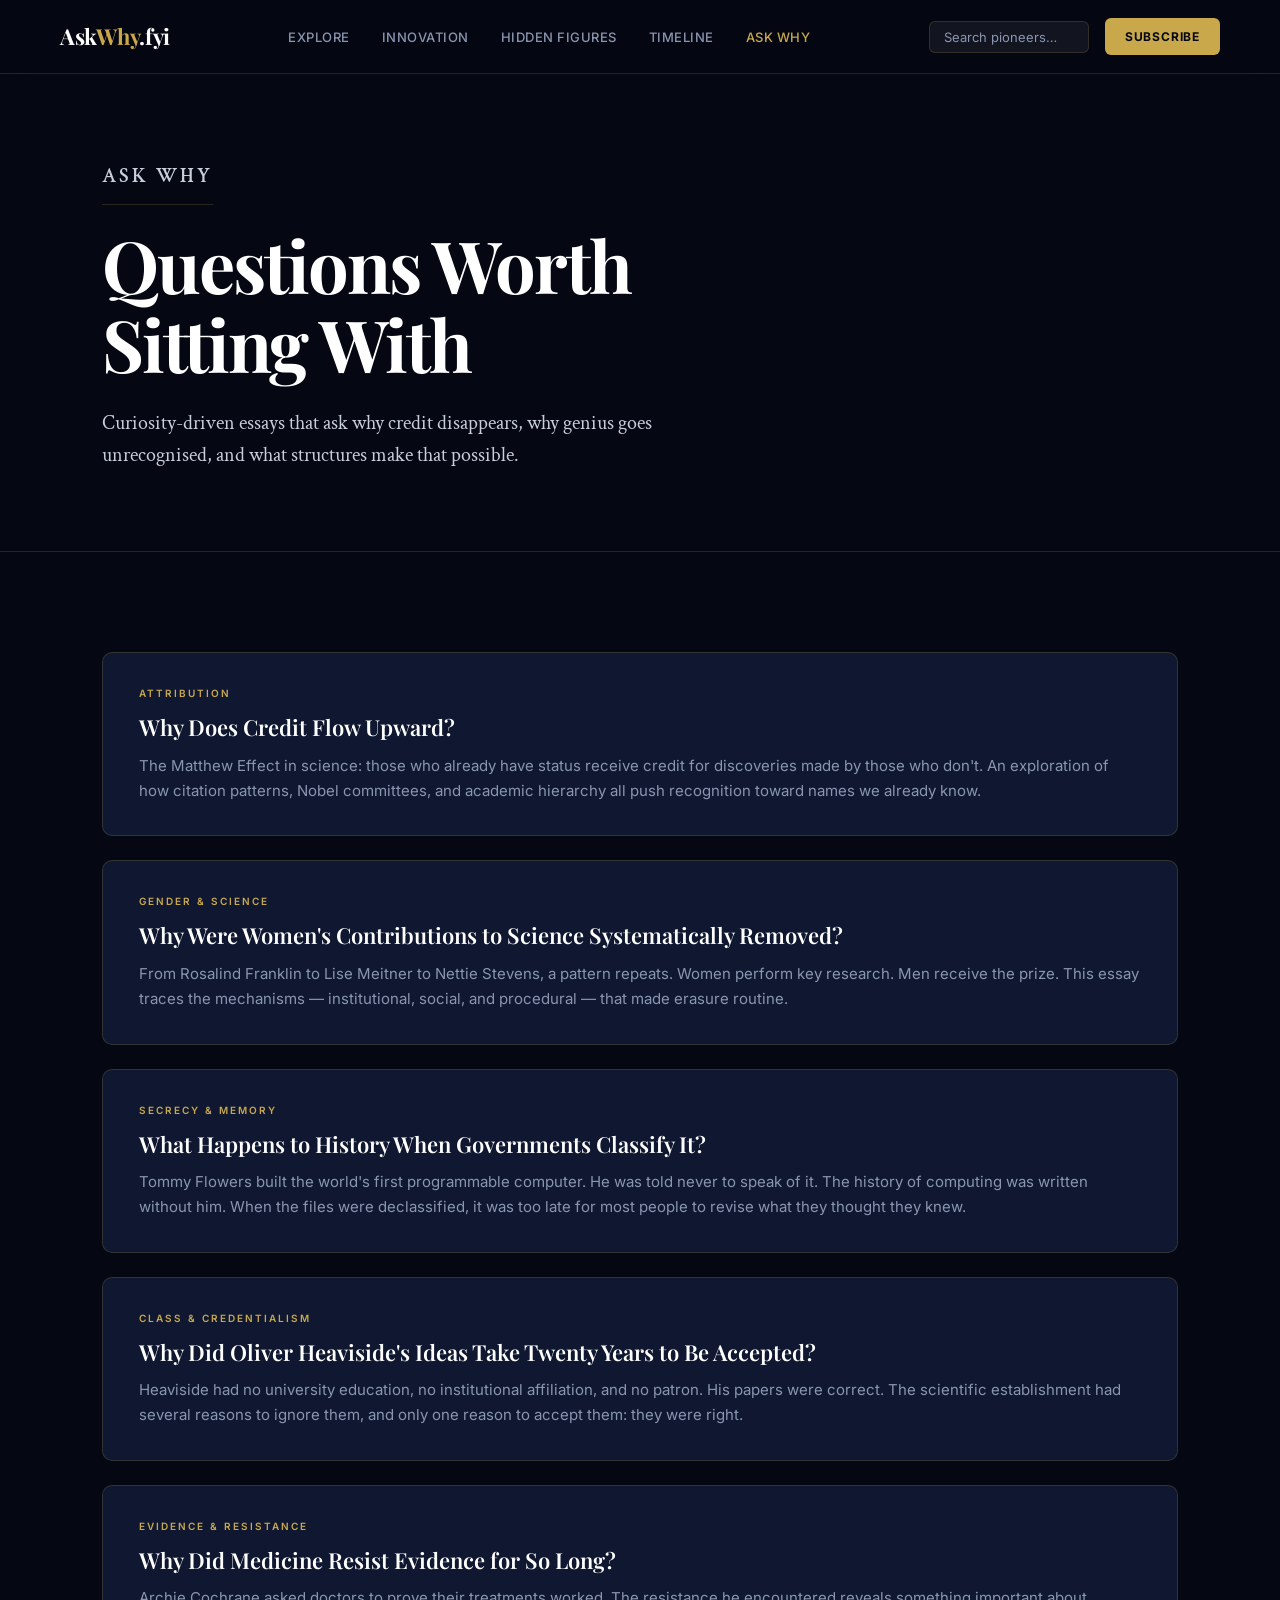
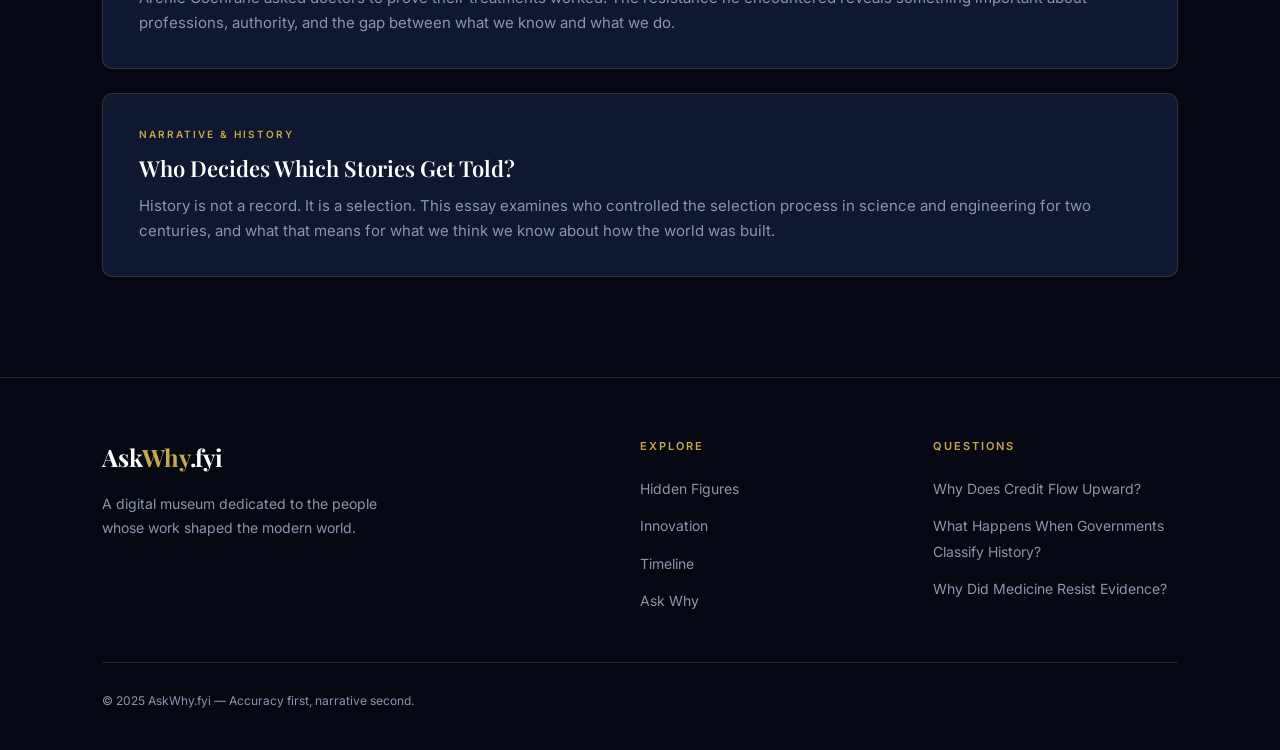
==== ask-why.html @ a191e87a "Website update" ====
<!DOCTYPE html>
<html lang="en">
<head>
  <meta charset="UTF-8" />
  <meta name="viewport" content="width=device-width, initial-scale=1.0" />
  <title>Ask Why — AskWhy.fyi</title>
  <link rel="stylesheet" href="style.css" />
</head>
<body>

  <nav class="navbar">
    <a href="index.html" class="logo">Ask<span>Why</span>.fyi</a>
    <ul class="nav-links">
      <li><a href="hidden-figures.html">Explore</a></li>
      <li><a href="innovation.html">Innovation</a></li>
      <li><a href="hidden-figures.html">Hidden Figures</a></li>
      <li><a href="timeline.html">Timeline</a></li>
      <li><a href="ask-why.html" class="active">Ask Why</a></li>
    </ul>
    <div class="nav-right">
      <input class="nav-search" type="text" placeholder="Search pioneers…" />
      <a href="index.html#newsletter" class="subscribe-btn">Subscribe</a>
    </div>
  </nav>

  <div class="page-hero">
    <p class="eyebrow">Ask Why</p>
    <h1>Questions Worth<br>Sitting With</h1>
    <p>Curiosity-driven essays that ask why credit disappears, why genius goes unrecognised, and what structures make that possible.</p>
  </div>

  <section class="section">
    <div class="questions-list">

      <a href="#" class="question-item">
        <p class="question-tag">Attribution</p>
        <h3 class="question-text">Why Does Credit Flow Upward?</h3>
        <p class="question-excerpt">The Matthew Effect in science: those who already have status receive credit for discoveries made by those who don't. An exploration of how citation patterns, Nobel committees, and academic hierarchy all push recognition toward names we already know.</p>
      </a>

      <a href="#" class="question-item">
        <p class="question-tag">Gender &amp; Science</p>
        <h3 class="question-text">Why Were Women's Contributions to Science Systematically Removed?</h3>
        <p class="question-excerpt">From Rosalind Franklin to Lise Meitner to Nettie Stevens, a pattern repeats. Women perform key research. Men receive the prize. This essay traces the mechanisms — institutional, social, and procedural — that made erasure routine.</p>
      </a>

      <a href="#" class="question-item">
        <p class="question-tag">Secrecy &amp; Memory</p>
        <h3 class="question-text">What Happens to History When Governments Classify It?</h3>
        <p class="question-excerpt">Tommy Flowers built the world's first programmable computer. He was told never to speak of it. The history of computing was written without him. When the files were declassified, it was too late for most people to revise what they thought they knew.</p>
      </a>

      <a href="#" class="question-item">
        <p class="question-tag">Class &amp; Credentialism</p>
        <h3 class="question-text">Why Did Oliver Heaviside's Ideas Take Twenty Years to Be Accepted?</h3>
        <p class="question-excerpt">Heaviside had no university education, no institutional affiliation, and no patron. His papers were correct. The scientific establishment had several reasons to ignore them, and only one reason to accept them: they were right.</p>
      </a>

      <a href="#" class="question-item">
        <p class="question-tag">Evidence &amp; Resistance</p>
        <h3 class="question-text">Why Did Medicine Resist Evidence for So Long?</h3>
        <p class="question-excerpt">Archie Cochrane asked doctors to prove their treatments worked. The resistance he encountered reveals something important about professions, authority, and the gap between what we know and what we do.</p>
      </a>

      <a href="#" class="question-item">
        <p class="question-tag">Narrative &amp; History</p>
        <h3 class="question-text">Who Decides Which Stories Get Told?</h3>
        <p class="question-excerpt">History is not a record. It is a selection. This essay examines who controlled the selection process in science and engineering for two centuries, and what that means for what we think we know about how the world was built.</p>
      </a>

    </div>
  </section>

  <footer>
    <div class="footer-grid">
      <div class="footer-brand">
        <a href="index.html" class="logo">Ask<span style="color:var(--gold)">Why</span>.fyi</a>
        <p class="footer-desc">A digital museum dedicated to the people whose work shaped the modern world.</p>
      </div>
      <div>
        <h4 class="footer-col-title">Explore</h4>
        <ul class="footer-links">
          <li><a href="hidden-figures.html">Hidden Figures</a></li>
          <li><a href="innovation.html">Innovation</a></li>
          <li><a href="timeline.html">Timeline</a></li>
          <li><a href="ask-why.html">Ask Why</a></li>
        </ul>
      </div>
      <div>
        <h4 class="footer-col-title">Questions</h4>
        <ul class="footer-links">
          <li><a href="#">Why Does Credit Flow Upward?</a></li>
          <li><a href="#">What Happens When Governments Classify History?</a></li>
          <li><a href="#">Why Did Medicine Resist Evidence?</a></li>
        </ul>
      </div>
    </div>
    <div class="footer-bottom">© 2025 AskWhy.fyi — Accuracy first, narrative second.</div>
  </footer>

  <script src="script.js"></script>
</body>
</html>
---- style.css ----
/* ============================================
   AskWhy.fyi — Shared Stylesheet
   Dark navy museum aesthetic, gold accents
   ============================================ */

@import url('https://fonts.googleapis.com/css2?family=Playfair+Display:ital,wght@0,400;0,600;0,700;1,400;1,600&family=Inter:wght@300;400;500;600&family=Crimson+Text:ital,wght@0,400;0,600;1,400&display=swap');

/* ── Reset & Base ── */
*, *::before, *::after {
  margin: 0;
  padding: 0;
  box-sizing: border-box;
}

:root {
  --navy:       #050812;
  --navy-mid:   #0b1025;
  --navy-card:  #0f1830;
  --navy-hover: #141e38;
  --gold:       #c9a84c;
  --gold-dim:   #9e7d35;
  --gold-pale:  rgba(201,168,76,.15);
  --white:      #ffffff;
  --text-muted: #8a95b0;
  --text-body:  #c8cedc;
  --border:     rgba(201,168,76,.18);
  --font-display: 'Playfair Display', Georgia, serif;
  --font-body:    'Inter', system-ui, sans-serif;
  --font-serif:   'Crimson Text', Georgia, serif;
}

html { scroll-behavior: smooth; }

body {
  font-family: var(--font-body);
  background: var(--navy);
  color: var(--text-body);
  line-height: 1.6;
  -webkit-font-smoothing: antialiased;
}

a { color: inherit; text-decoration: none; }
img { display: block; max-width: 100%; }

/* ── Navbar ── */
.navbar {
  position: fixed;
  top: 0; left: 0;
  width: 100%;
  z-index: 200;
  display: flex;
  align-items: center;
  justify-content: space-between;
  padding: 18px 60px;
  background: rgba(5,8,18,.85);
  backdrop-filter: blur(16px);
  border-bottom: 1px solid var(--border);
  transition: padding .3s;
}

.navbar.scrolled { padding: 12px 60px; }

.logo {
  font-family: var(--font-display);
  font-size: 22px;
  font-weight: 700;
  color: var(--white);
  letter-spacing: -.3px;
}

.logo span { color: var(--gold); }

.nav-links {
  display: flex;
  gap: 32px;
  list-style: none;
}

.nav-links a {
  font-size: 13px;
  font-weight: 500;
  letter-spacing: .5px;
  text-transform: uppercase;
  color: var(--text-muted);
  transition: color .2s;
}

.nav-links a:hover,
.nav-links a.active { color: var(--gold); }

.nav-right {
  display: flex;
  align-items: center;
  gap: 16px;
}

.nav-search {
  background: rgba(255,255,255,.06);
  border: 1px solid var(--border);
  border-radius: 6px;
  padding: 7px 14px;
  color: var(--white);
  font-size: 13px;
  font-family: var(--font-body);
  width: 160px;
  outline: none;
  transition: border-color .2s, width .3s;
}

.nav-search::placeholder { color: var(--text-muted); }
.nav-search:focus { border-color: var(--gold); width: 200px; }

.subscribe-btn {
  background: var(--gold);
  color: var(--navy);
  font-size: 12px;
  font-weight: 700;
  letter-spacing: .8px;
  text-transform: uppercase;
  padding: 9px 20px;
  border-radius: 6px;
  white-space: nowrap;
  transition: background .2s, transform .15s;
}

.subscribe-btn:hover {
  background: #d9b85c;
  transform: translateY(-1px);
}

/* ── Hero ── */
.hero {
  min-height: 100vh;
  position: relative;
  display: flex;
  align-items: center;
  padding-left: 8%;
  overflow: hidden;
  background:
    linear-gradient(135deg, rgba(5,8,18,.20) 0%, rgba(5,8,18,.45) 100%),
    url('images/Background.png') center/cover no-repeat;
}

.hero-canvas {
  position: absolute;
  inset: 0;
  pointer-events: none;
}

/* Orbit decorations */
.orbit {
  position: absolute;
  border-radius: 50%;
  border: 1px solid rgba(201,168,76,.10);
  animation: spin linear infinite;
}

.orbit-1 { width: 500px; height: 500px; right: -80px; top: 50%; transform: translateY(-50%); animation-duration: 60s; }
.orbit-2 { width: 700px; height: 700px; right: -180px; top: 50%; transform: translateY(-50%); animation-duration: 90s; }
.orbit-3 { width: 900px; height: 900px; right: -280px; top: 50%; transform: translateY(-50%); animation-duration: 120s; }

@keyframes spin {
  from { transform: translateY(-50%) rotate(0deg); }
  to   { transform: translateY(-50%) rotate(360deg); }
}

.orbit-dot {
  position: absolute;
  width: 5px; height: 5px;
  background: var(--gold);
  border-radius: 50%;
  top: 0; left: 50%;
  transform: translate(-50%, -50%);
  box-shadow: 0 0 10px var(--gold);
}

.hero-content {
  position: relative;
  max-width: 680px;
  z-index: 2;
}

.eyebrow {
  display: inline-block;
  font-size: 11px;
  font-weight: 600;
  letter-spacing: 3px;
  text-transform: uppercase;
  color: var(--gold);
  margin-bottom: 24px;
  padding-bottom: 12px;
  border-bottom: 1px solid var(--border);
}

.hero h1 {
  font-family: var(--font-display);
  font-size: clamp(60px, 8vw, 100px);
  font-weight: 700;
  line-height: 1.0;
  color: var(--white);
  margin-bottom: 24px;
  letter-spacing: -2px;
}

.hero h1 em {
  font-style: italic;
  color: var(--gold);
}

.hero-sub {
  font-family: var(--font-serif);
  font-size: 22px;
  color: var(--text-body);
  line-height: 1.55;
  max-width: 520px;
  margin-bottom: 48px;
}

.hero-buttons {
  display: flex;
  gap: 16px;
  flex-wrap: wrap;
}

.btn-primary {
  background: var(--gold);
  color: var(--navy);
  font-size: 13px;
  font-weight: 700;
  letter-spacing: .8px;
  text-transform: uppercase;
  padding: 16px 32px;
  border-radius: 8px;
  transition: background .2s, transform .15s;
}

.btn-primary:hover { background: #d9b85c; transform: translateY(-2px); }

.btn-secondary {
  border: 1px solid var(--gold);
  color: var(--gold);
  font-size: 13px;
  font-weight: 500;
  letter-spacing: .8px;
  text-transform: uppercase;
  padding: 16px 32px;
  border-radius: 8px;
  transition: background .2s, transform .15s;
}

.btn-secondary:hover {
  background: var(--gold-pale);
  transform: translateY(-2px);
}

.hero-scroll {
  position: absolute;
  bottom: 40px;
  left: 50%;
  transform: translateX(-50%);
  display: flex;
  flex-direction: column;
  align-items: center;
  gap: 8px;
  font-size: 10px;
  letter-spacing: 3px;
  text-transform: uppercase;
  color: var(--text-muted);
}

.scroll-line {
  width: 1px;
  height: 50px;
  background: linear-gradient(to bottom, var(--gold), transparent);
  animation: scrollDrop 2s ease-in-out infinite;
}

@keyframes scrollDrop {
  0%, 100% { opacity: .4; transform: scaleY(1); }
  50% { opacity: 1; transform: scaleY(1.2); }
}

/* ── Section Shared ── */
.section {
  padding: 100px 8%;
}

.section-eyebrow {
  font-size: 10px;
  font-weight: 600;
  letter-spacing: 3px;
  text-transform: uppercase;
  color: var(--gold);
  margin-bottom: 16px;
}

.section-title {
  font-family: var(--font-display);
  font-size: clamp(32px, 4vw, 52px);
  font-weight: 700;
  color: var(--white);
  line-height: 1.15;
  letter-spacing: -1px;
}

.section-header {
  display: flex;
  align-items: flex-end;
  justify-content: space-between;
  margin-bottom: 48px;
  gap: 20px;
}

.see-all {
  font-size: 12px;
  letter-spacing: 1px;
  text-transform: uppercase;
  color: var(--gold);
  white-space: nowrap;
  border-bottom: 1px solid transparent;
  transition: border-color .2s;
}

.see-all:hover { border-color: var(--gold); }

/* ── Article Cards ── */
.cards-grid {
  display: grid;
  grid-template-columns: repeat(auto-fill, minmax(280px, 1fr));
  gap: 24px;
}

.card {
  background: var(--navy-card);
  border: 1px solid var(--border);
  border-radius: 10px;
  overflow: hidden;
  transition: transform .25s, border-color .25s, box-shadow .25s;
  cursor: pointer;
}

.card:hover {
  transform: translateY(-4px);
  border-color: rgba(201,168,76,.4);
  box-shadow: 0 20px 50px rgba(0,0,0,.5);
}

.card-thumb {
  aspect-ratio: 16/9;
  background: var(--navy-mid);
  display: flex;
  align-items: center;
  justify-content: center;
  font-size: 40px;
  color: rgba(201,168,76,.3);
  border-bottom: 1px solid var(--border);
}

.card-body { padding: 20px 22px 24px; }

.card-tag {
  font-size: 10px;
  font-weight: 600;
  letter-spacing: 2px;
  text-transform: uppercase;
  color: var(--gold);
  margin-bottom: 10px;
}

.card-title {
  font-family: var(--font-display);
  font-size: 18px;
  font-weight: 600;
  color: var(--white);
  line-height: 1.3;
  margin-bottom: 10px;
}

.card-excerpt {
  font-size: 14px;
  color: var(--text-muted);
  line-height: 1.6;
}

/* ── Featured Spotlight ── */
.spotlight {
  background: var(--navy-card);
  border: 1px solid var(--border);
  border-radius: 14px;
  overflow: hidden;
  display: grid;
  grid-template-columns: 1fr 1fr;
}

.spotlight-img {
  background: var(--navy-mid);
  display: flex;
  align-items: center;
  justify-content: center;
  font-size: 80px;
  color: rgba(201,168,76,.25);
  min-height: 380px;
}

.spotlight-body {
  padding: 48px;
  display: flex;
  flex-direction: column;
  justify-content: center;
}

.spotlight-tags {
  display: flex;
  gap: 8px;
  margin-bottom: 24px;
}

.tag-pill {
  font-size: 10px;
  font-weight: 600;
  letter-spacing: 1.5px;
  text-transform: uppercase;
  color: var(--gold);
  border: 1px solid var(--border);
  border-radius: 20px;
  padding: 5px 12px;
}

.spotlight-title {
  font-family: var(--font-display);
  font-size: clamp(24px, 3vw, 36px);
  font-weight: 700;
  color: var(--white);
  line-height: 1.2;
  margin-bottom: 20px;
  letter-spacing: -.5px;
}

.spotlight-text {
  font-family: var(--font-serif);
  font-size: 17px;
  color: var(--text-body);
  line-height: 1.65;
  margin-bottom: 28px;
}

.spotlight-meta {
  font-size: 12px;
  color: var(--text-muted);
  margin-bottom: 28px;
  letter-spacing: .5px;
}

.btn-read {
  display: inline-block;
  background: var(--gold);
  color: var(--navy);
  font-size: 11px;
  font-weight: 700;
  letter-spacing: 1.5px;
  text-transform: uppercase;
  padding: 14px 28px;
  border-radius: 6px;
  align-self: flex-start;
  transition: background .2s;
}

.btn-read:hover { background: #d9b85c; }

/* ── Timeline Strip ── */
.timeline-strip {
  display: flex;
  gap: 20px;
  overflow-x: auto;
  padding-bottom: 16px;
  scrollbar-width: thin;
  scrollbar-color: var(--gold-dim) transparent;
}

.timeline-strip::-webkit-scrollbar { height: 4px; }
.timeline-strip::-webkit-scrollbar-track { background: transparent; }
.timeline-strip::-webkit-scrollbar-thumb { background: var(--gold-dim); border-radius: 2px; }

.timeline-card {
  flex: 0 0 220px;
  background: var(--navy-card);
  border: 1px solid var(--border);
  border-radius: 10px;
  padding: 28px 24px;
  transition: transform .2s, border-color .2s;
  cursor: pointer;
}

.timeline-card:hover {
  transform: translateY(-3px);
  border-color: rgba(201,168,76,.4);
}

.timeline-year {
  font-family: var(--font-display);
  font-size: 28px;
  font-weight: 700;
  color: var(--gold);
  margin-bottom: 12px;
  letter-spacing: -1px;
}

.timeline-card-title {
  font-family: var(--font-display);
  font-size: 16px;
  font-weight: 600;
  color: var(--white);
  line-height: 1.3;
  margin-bottom: 10px;
}

.timeline-card-text {
  font-size: 13px;
  color: var(--text-muted);
  line-height: 1.6;
}

.timeline-scroll-bar {
  height: 2px;
  background: rgba(255,255,255,.07);
  border-radius: 2px;
  margin-top: 24px;
}

.timeline-scroll-progress {
  height: 100%;
  width: 35%;
  background: var(--gold);
  border-radius: 2px;
}

/* ── Filter Tabs ── */
.filter-tabs {
  display: flex;
  gap: 10px;
  margin-bottom: 36px;
  flex-wrap: wrap;
}

.filter-tab {
  font-size: 12px;
  font-weight: 500;
  letter-spacing: .5px;
  padding: 7px 18px;
  border-radius: 20px;
  border: 1px solid var(--border);
  background: transparent;
  color: var(--text-muted);
  cursor: pointer;
  transition: all .2s;
  font-family: var(--font-body);
}

.filter-tab:hover,
.filter-tab.active {
  background: var(--gold);
  color: var(--navy);
  border-color: var(--gold);
  font-weight: 600;
}

/* ── Lenses Grid ── */
.lenses-grid {
  display: grid;
  grid-template-columns: repeat(3, 1fr);
  gap: 20px;
}

.lens-card {
  background: var(--navy-card);
  border: 1px solid var(--border);
  border-radius: 12px;
  padding: 36px 32px;
  transition: transform .25s, border-color .25s, box-shadow .25s;
  cursor: pointer;
}

.lens-card:hover {
  transform: translateY(-4px);
  border-color: rgba(201,168,76,.35);
  box-shadow: 0 16px 40px rgba(0,0,0,.4);
}

.lens-num {
  font-size: 11px;
  color: var(--text-muted);
  margin-bottom: 20px;
  letter-spacing: 1px;
}

.lens-icon { font-size: 28px; margin-bottom: 20px; }

.lens-title {
  font-family: var(--font-display);
  font-size: 20px;
  font-weight: 600;
  color: var(--white);
  margin-bottom: 12px;
}

.lens-desc {
  font-size: 14px;
  color: var(--text-muted);
  line-height: 1.65;
  margin-bottom: 24px;
}

.lens-count {
  font-size: 11px;
  font-weight: 600;
  letter-spacing: 1.5px;
  text-transform: uppercase;
  color: var(--gold);
}

/* ── Newsletter ── */
.newsletter {
  background: var(--navy-mid);
  border: 1px solid var(--border);
  border-radius: 16px;
  padding: 72px 8%;
  text-align: center;
  margin: 0 8% 80px;
}

.newsletter-title {
  font-family: var(--font-display);
  font-size: clamp(28px, 4vw, 48px);
  font-weight: 700;
  color: var(--white);
  line-height: 1.2;
  margin-bottom: 16px;
  letter-spacing: -.5px;
}

.newsletter-sub {
  font-family: var(--font-serif);
  font-size: 18px;
  color: var(--text-body);
  margin-bottom: 40px;
  max-width: 500px;
  margin-left: auto;
  margin-right: auto;
}

.newsletter-form {
  display: flex;
  gap: 12px;
  max-width: 460px;
  margin: 0 auto 16px;
}

.newsletter-input {
  flex: 1;
  background: rgba(255,255,255,.07);
  border: 1px solid var(--border);
  border-radius: 8px;
  padding: 14px 18px;
  color: var(--white);
  font-size: 14px;
  font-family: var(--font-body);
  outline: none;
  transition: border-color .2s;
}

.newsletter-input::placeholder { color: var(--text-muted); }
.newsletter-input:focus { border-color: var(--gold); }

.newsletter-btn {
  background: var(--gold);
  color: var(--navy);
  border: none;
  cursor: pointer;
  font-size: 12px;
  font-weight: 700;
  letter-spacing: 1px;
  text-transform: uppercase;
  padding: 14px 24px;
  border-radius: 8px;
  white-space: nowrap;
  font-family: var(--font-body);
  transition: background .2s;
}

.newsletter-btn:hover { background: #d9b85c; }
.newsletter-fine { font-size: 12px; color: var(--text-muted); }

/* ── Footer ── */
footer {
  border-top: 1px solid var(--border);
  padding: 60px 8% 40px;
}

.footer-grid {
  display: grid;
  grid-template-columns: 2fr 1fr 1fr;
  gap: 48px;
  margin-bottom: 48px;
}

.footer-brand .logo { font-size: 24px; margin-bottom: 16px; display: block; }

.footer-desc {
  font-size: 14px;
  color: var(--text-muted);
  line-height: 1.7;
  max-width: 280px;
}

.footer-col-title {
  font-size: 11px;
  font-weight: 600;
  letter-spacing: 2px;
  text-transform: uppercase;
  color: var(--gold);
  margin-bottom: 20px;
}

.footer-links { list-style: none; display: flex; flex-direction: column; gap: 12px; }

.footer-links a {
  font-size: 14px;
  color: var(--text-muted);
  transition: color .2s;
}

.footer-links a:hover { color: var(--white); }

.footer-bottom {
  border-top: 1px solid var(--border);
  padding-top: 28px;
  font-size: 12px;
  color: var(--text-muted);
}

/* ── Page Hero (inner pages) ── */
.page-hero {
  padding: 160px 8% 80px;
  border-bottom: 1px solid var(--border);
}

.page-hero .eyebrow { margin-bottom: 20px; }

.page-hero h1 {
  font-family: var(--font-display);
  font-size: clamp(40px, 6vw, 72px);
  font-weight: 700;
  color: var(--white);
  line-height: 1.1;
  letter-spacing: -2px;
  margin-bottom: 24px;
}

.page-hero p {
  font-family: var(--font-serif);
  font-size: 20px;
  color: var(--text-body);
  max-width: 560px;
  line-height: 1.6;
}

/* ── Biography Page ── */
.bio-header {
  display: grid;
  grid-template-columns: 1fr 1.5fr;
  gap: 64px;
  padding: 140px 8% 80px;
  border-bottom: 1px solid var(--border);
}

.bio-portrait {
  background: var(--navy-mid);
  border: 1px solid var(--border);
  border-radius: 12px;
  aspect-ratio: 3/4;
  display: flex;
  align-items: center;
  justify-content: center;
  font-size: 80px;
  color: rgba(201,168,76,.25);
}

.bio-meta { padding-top: 20px; }

.bio-dates {
  font-size: 13px;
  color: var(--text-muted);
  letter-spacing: 1px;
  margin-bottom: 8px;
}

.bio-name {
  font-family: var(--font-display);
  font-size: clamp(36px, 5vw, 64px);
  font-weight: 700;
  color: var(--white);
  line-height: 1.1;
  letter-spacing: -2px;
  margin-bottom: 8px;
}

.bio-tagline {
  font-family: var(--font-display);
  font-size: 20px;
  font-style: italic;
  color: var(--gold);
  margin-bottom: 28px;
}

.bio-intro {
  font-family: var(--font-serif);
  font-size: 18px;
  color: var(--text-body);
  line-height: 1.7;
  margin-bottom: 36px;
}

.bio-tags { display: flex; flex-wrap: wrap; gap: 8px; }

.bio-body {
  padding: 80px 8%;
  max-width: 800px;
}

.bio-body h2 {
  font-family: var(--font-display);
  font-size: 28px;
  font-weight: 600;
  color: var(--white);
  margin-bottom: 20px;
  margin-top: 48px;
  letter-spacing: -.5px;
}

.bio-body h2:first-child { margin-top: 0; }

.bio-body p {
  font-family: var(--font-serif);
  font-size: 18px;
  color: var(--text-body);
  line-height: 1.75;
  margin-bottom: 20px;
}

.bio-pullquote {
  border-left: 3px solid var(--gold);
  padding: 20px 32px;
  margin: 48px 0;
  background: var(--navy-card);
  border-radius: 0 8px 8px 0;
}

.bio-pullquote p {
  font-family: var(--font-display);
  font-size: 22px;
  font-style: italic;
  color: var(--white);
  line-height: 1.4;
  margin: 0;
}

.bio-nav {
  display: flex;
  justify-content: space-between;
  align-items: center;
  padding: 40px 8%;
  border-top: 1px solid var(--border);
  margin-top: 40px;
  gap: 16px;
}

.bio-nav a {
  font-size: 13px;
  font-weight: 500;
  letter-spacing: .5px;
  text-transform: uppercase;
  color: var(--gold);
  border-bottom: 1px solid transparent;
  padding-bottom: 2px;
  transition: border-color .2s;
}

.bio-nav a:hover { border-color: var(--gold); }

.bio-nav-center {
  font-size: 12px;
  color: var(--text-muted);
  letter-spacing: 1px;
  text-transform: uppercase;
}

/* ── Hidden Figures Grid ── */
.figures-grid {
  display: grid;
  grid-template-columns: repeat(auto-fill, minmax(300px, 1fr));
  gap: 24px;
}

.figure-card {
  background: var(--navy-card);
  border: 1px solid var(--border);
  border-radius: 12px;
  overflow: hidden;
  transition: transform .25s, border-color .25s, box-shadow .25s;
  cursor: pointer;
}

.figure-card:hover {
  transform: translateY(-5px);
  border-color: rgba(201,168,76,.35);
  box-shadow: 0 20px 50px rgba(0,0,0,.5);
}

.figure-img {
  aspect-ratio: 4/3;
  background: var(--navy-mid);
  display: flex;
  align-items: center;
  justify-content: center;
  font-size: 52px;
  color: rgba(201,168,76,.2);
  border-bottom: 1px solid var(--border);
}

.figure-body { padding: 24px; }

.figure-dates { font-size: 12px; color: var(--text-muted); letter-spacing: .5px; margin-bottom: 8px; }

.figure-name {
  font-family: var(--font-display);
  font-size: 22px;
  font-weight: 700;
  color: var(--white);
  margin-bottom: 6px;
}

.figure-title {
  font-size: 13px;
  color: var(--gold);
  margin-bottom: 12px;
  font-style: italic;
}

.figure-excerpt {
  font-size: 14px;
  color: var(--text-muted);
  line-height: 1.6;
}

/* ── Timeline Page ── */
.timeline-page { padding: 40px 8% 100px; }

.timeline-item {
  display: grid;
  grid-template-columns: 140px 1fr;
  gap: 48px;
  position: relative;
  padding-bottom: 60px;
}

.timeline-item::before {
  content: '';
  position: absolute;
  left: 140px;
  top: 0; bottom: 0;
  width: 1px;
  background: var(--border);
  transform: translateX(24px);
}

.timeline-item:last-child::before { bottom: 60px; }

.timeline-date {
  font-family: var(--font-display);
  font-size: 32px;
  font-weight: 700;
  color: var(--gold);
  text-align: right;
  padding-top: 4px;
  letter-spacing: -1px;
}

.timeline-dot {
  position: absolute;
  left: 140px;
  top: 8px;
  width: 10px; height: 10px;
  background: var(--gold);
  border-radius: 50%;
  transform: translateX(20px);
  box-shadow: 0 0 12px rgba(201,168,76,.5);
}

.timeline-content {
  padding-left: 48px;
}

.timeline-content h3 {
  font-family: var(--font-display);
  font-size: 22px;
  font-weight: 600;
  color: var(--white);
  margin-bottom: 12px;
}

.timeline-content p {
  font-size: 15px;
  color: var(--text-muted);
  line-height: 1.7;
}

/* ── Ask Why page ── */
.questions-list { display: flex; flex-direction: column; gap: 24px; }

.question-item {
  background: var(--navy-card);
  border: 1px solid var(--border);
  border-radius: 10px;
  padding: 32px 36px;
  transition: border-color .2s, transform .2s;
  cursor: pointer;
}

.question-item:hover {
  border-color: rgba(201,168,76,.35);
  transform: translateX(4px);
}

.question-tag {
  font-size: 10px;
  font-weight: 600;
  letter-spacing: 2px;
  text-transform: uppercase;
  color: var(--gold);
  margin-bottom: 12px;
}

.question-text {
  font-family: var(--font-display);
  font-size: 22px;
  font-weight: 600;
  color: var(--white);
  margin-bottom: 12px;
  line-height: 1.3;
}

.question-excerpt {
  font-size: 15px;
  color: var(--text-muted);
  line-height: 1.65;
}

/* ── Divider ── */
.divider {
  height: 1px;
  background: var(--border);
  margin: 0 8%;
}

/* ── Utility ── */
.text-gold { color: var(--gold); }
.text-muted { color: var(--text-muted); }

/* ── Responsive ── */
@media (max-width: 1024px) {
  .lenses-grid { grid-template-columns: repeat(2, 1fr); }
  .spotlight { grid-template-columns: 1fr; }
  .spotlight-img { min-height: 240px; }
  .bio-header { grid-template-columns: 1fr; }
  .bio-portrait { aspect-ratio: 16/9; }
  .footer-grid { grid-template-columns: 1fr 1fr; }
}

@media (max-width: 768px) {
  .navbar { padding: 14px 24px; }
  .nav-links { display: none; }
  .nav-search { display: none; }
  .hero { padding-left: 6%; padding-right: 6%; }
  .section { padding: 72px 6%; }
  .page-hero { padding: 120px 6% 60px; }
  .bio-header { padding: 120px 6% 60px; }
  .bio-body { padding: 60px 6%; }
  .bio-nav { padding: 32px 6%; }
  .newsletter { margin: 0 4% 60px; padding: 48px 6%; }
  .newsletter-form { flex-direction: column; }
  .footer-grid { grid-template-columns: 1fr; gap: 32px; }
  footer { padding: 48px 6% 32px; }
  .lenses-grid { grid-template-columns: 1fr; }
  .timeline-item { grid-template-columns: 80px 1fr; gap: 24px; }
  .timeline-item::before { left: 80px; }
  .timeline-dot { left: 80px; }
  .timeline-content { padding-left: 32px; }
}

@media (prefers-reduced-motion: reduce) {
  *, *::before, *::after { animation-duration: .01ms !important; transition-duration: .01ms !important; }
}
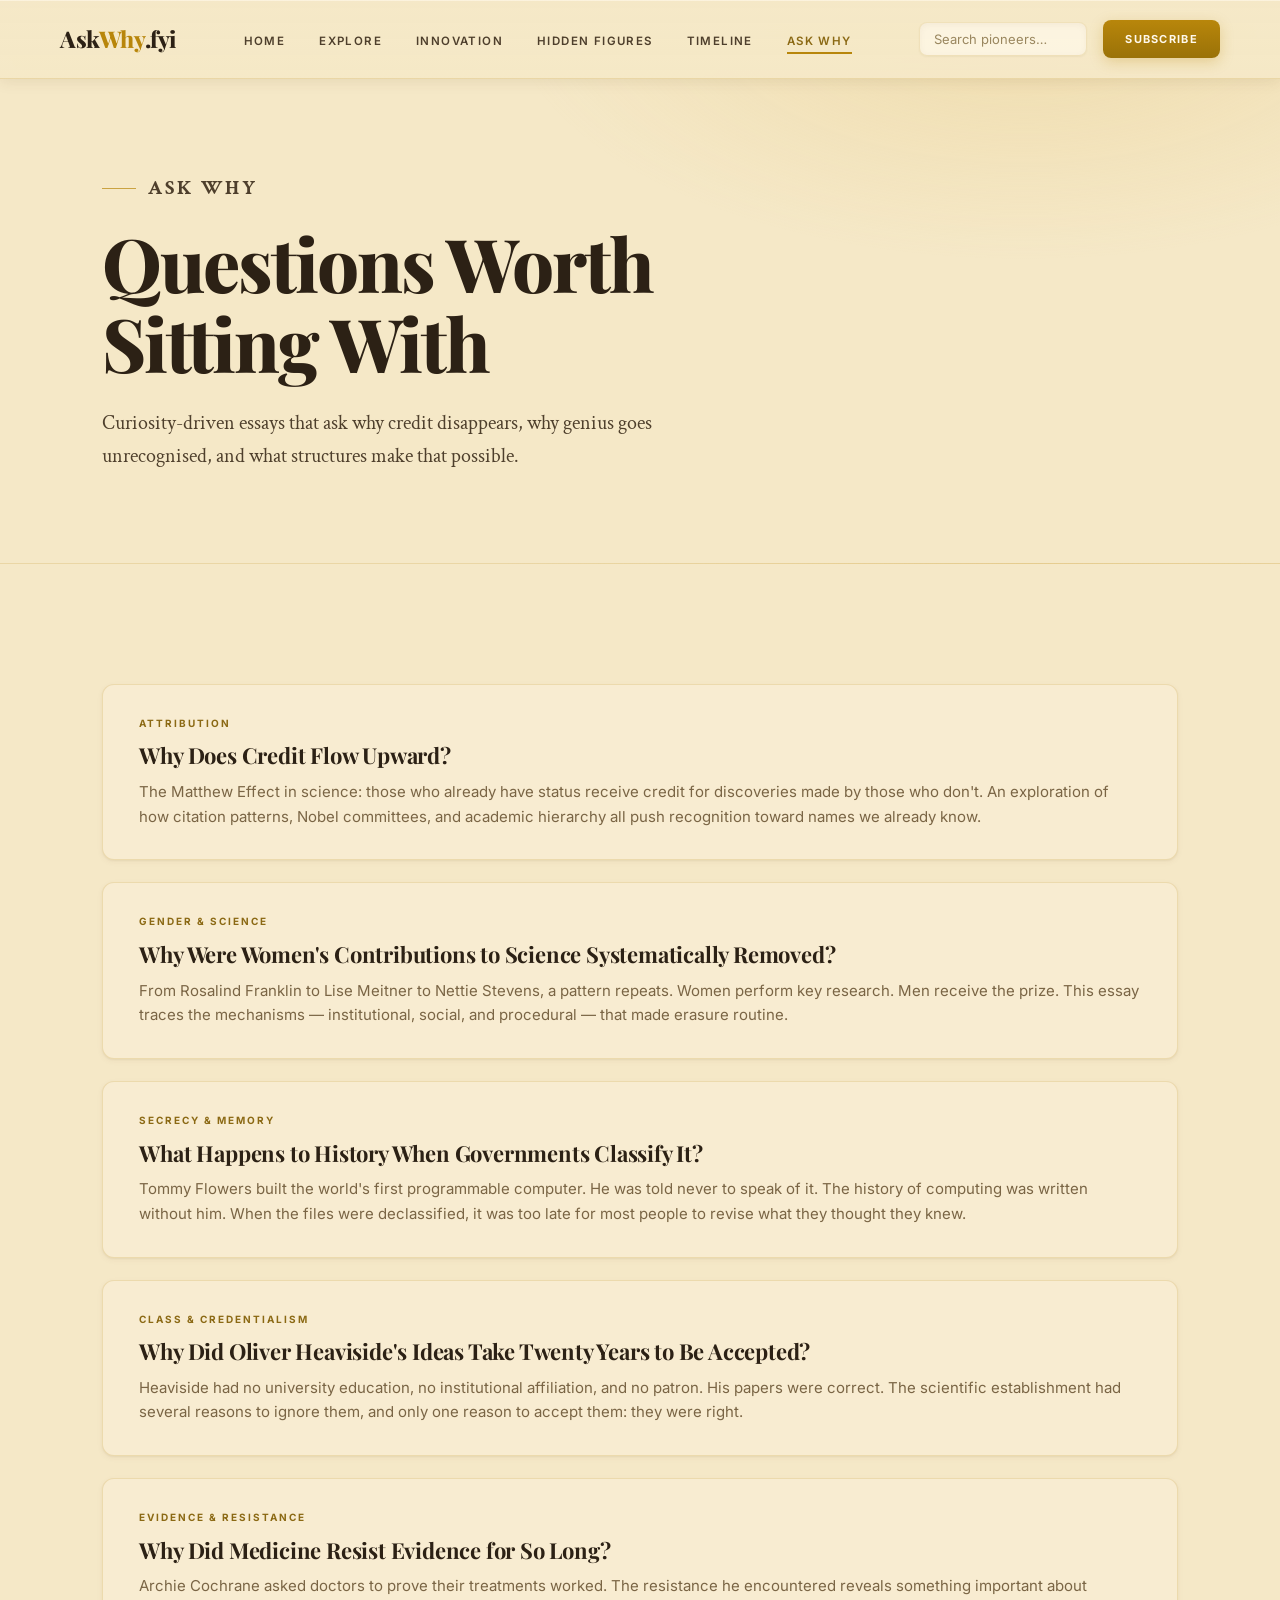
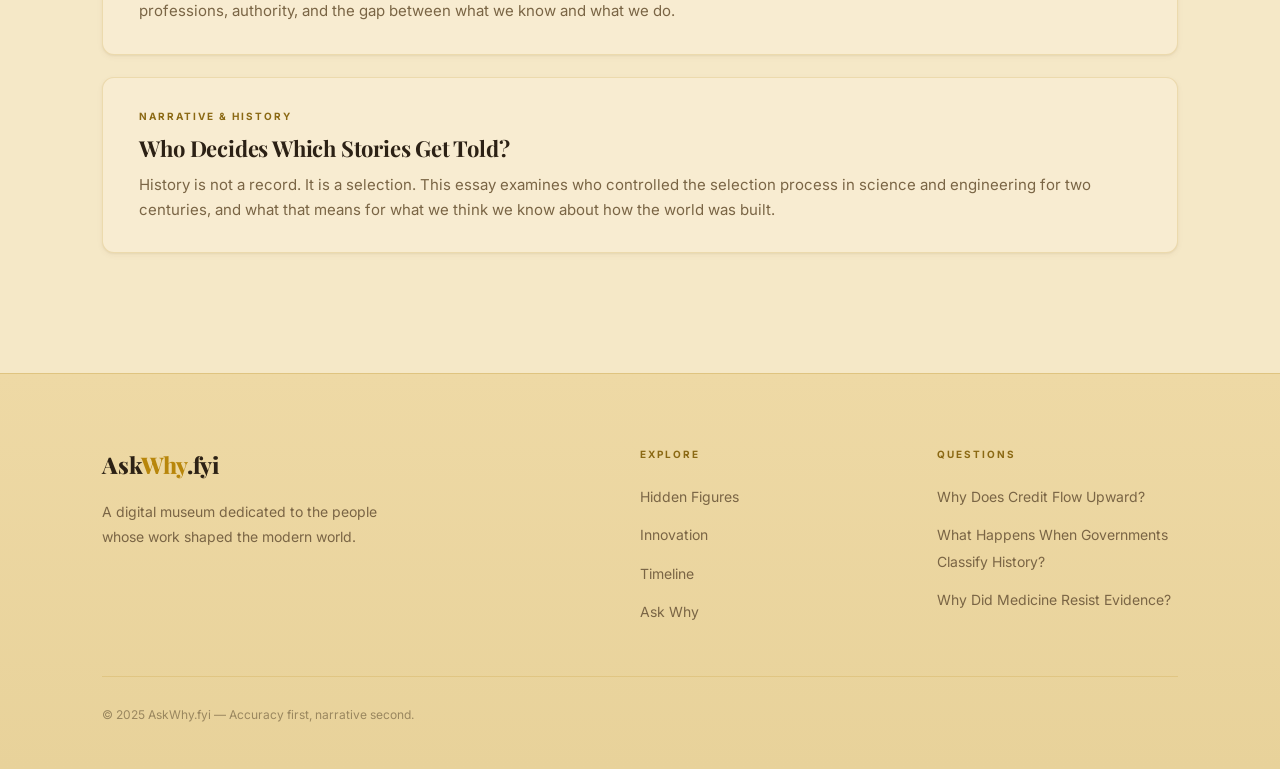
==== commit 0b37cc13: "Update AskWhy website" ====
--- a/ask-why.html
+++ b/ask-why.html
@@ -11,6 +11,7 @@
   <nav class="navbar">
     <a href="index.html" class="logo">Ask<span>Why</span>.fyi</a>
     <ul class="nav-links">
+      <li><a href="index.html">Home</a></li>
       <li><a href="hidden-figures.html">Explore</a></li>
       <li><a href="innovation.html">Innovation</a></li>
       <li><a href="hidden-figures.html">Hidden Figures</a></li>
@@ -18,7 +19,7 @@
       <li><a href="ask-why.html" class="active">Ask Why</a></li>
     </ul>
     <div class="nav-right">
-      <input class="nav-search" type="text" placeholder="Search pioneers…" />
+      <input class="nav-search" type="text" placeholder="Search pioneers…" aria-label="Search pioneers" />
       <a href="index.html#newsletter" class="subscribe-btn">Subscribe</a>
     </div>
   </nav>
--- a/style.css
+++ b/style.css
@@ -1,29 +1,55 @@
 /* ============================================
-   AskWhy.fyi — Shared Stylesheet
-   Dark navy museum aesthetic, gold accents
+   AskWhy.fyi — Complete Stylesheet
+   Golden Sand & Antique Gold — warm, editorial, museum-grade
    ============================================ */
 
-@import url('https://fonts.googleapis.com/css2?family=Playfair+Display:ital,wght@0,400;0,600;0,700;1,400;1,600&family=Inter:wght@300;400;500;600&family=Crimson+Text:ital,wght@0,400;0,600;1,400&display=swap');
-
-/* ── Reset & Base ── */
-*, *::before, *::after {
-  margin: 0;
-  padding: 0;
-  box-sizing: border-box;
-}
+@import url('https://fonts.googleapis.com/css2?family=Playfair+Display:ital,wght@0,400;0,500;0,600;0,700;0,800;1,400;1,500;1,600&family=Inter:wght@300;400;500;600;700&family=Crimson+Text:ital,wght@0,400;0,600;1,400;1,600&display=swap');
+
+/* ── Reset ── */
+*, *::before, *::after { margin: 0; padding: 0; box-sizing: border-box; }
 
 :root {
-  --navy:       #050812;
-  --navy-mid:   #0b1025;
-  --navy-card:  #0f1830;
-  --navy-hover: #141e38;
-  --gold:       #c9a84c;
-  --gold-dim:   #9e7d35;
-  --gold-pale:  rgba(201,168,76,.15);
-  --white:      #ffffff;
-  --text-muted: #8a95b0;
-  --text-body:  #c8cedc;
-  --border:     rgba(201,168,76,.18);
+  /* Golden Sand palette */
+  --sand-0:   #FFF9EC;   /* button text / lightest highlight */
+  --sand-1:   #F5E8C7;   /* primary page background */
+  --sand-2:   #F8ECD1;   /* card surface */
+  --sand-3:   #E6C983;   /* hover / placeholder fill */
+  --sand-4:   #D8C088;   /* deeper accents */
+  --surface:  #EED9A5;   /* secondary surface (footer, marquee, navbar tint) */
+
+  /* Gold palette */
+  --gold:        #B8860B;   /* accent gold */
+  --gold-mid:    #9A7208;   /* button hover */
+  --gold-dark:   #8B6914;   /* dark gold (deep text / lines) */
+  --gold-pale:   rgba(184,134,11,.10);
+  --gold-border: rgba(184,134,11,.18);
+  --gold-border-strong: rgba(184,134,11,.38);
+
+  /* Text */
+  --ink-1:    #2C2115;   /* headings */
+  --ink-2:    #4E3F2C;   /* body text */
+  --ink-3:    #7A6545;   /* muted text */
+  --ink-4:    #9A875F;   /* very muted */
+
+  /* Button */
+  --btn-text: #FFF9EC;
+
+  /* legacy alias used in inline overrides */
+  --border:   rgba(184,134,11,.18);
+
+  /* Shadows — warm, layered */
+  --shadow-sm: 0 1px 2px rgba(90,62,18,.06), 0 2px 6px rgba(90,62,18,.05);
+  --shadow-md: 0 6px 18px rgba(90,62,18,.10), 0 2px 6px rgba(90,62,18,.06);
+  --shadow-lg: 0 20px 48px rgba(90,62,18,.16), 0 6px 16px rgba(90,62,18,.08);
+  --shadow-xl: 0 32px 72px rgba(90,62,18,.20), 0 10px 24px rgba(90,62,18,.10);
+
+  /* Radius scale */
+  --r-sm: 8px;
+  --r-md: 12px;
+  --r-lg: 18px;
+  --r-xl: 24px;
+
+  /* Typography */
   --font-display: 'Playfair Display', Georgia, serif;
   --font-body:    'Inter', system-ui, sans-serif;
   --font-serif:   'Crimson Text', Georgia, serif;
@@ -33,16 +59,24 @@
 
 body {
   font-family: var(--font-body);
-  background: var(--navy);
-  color: var(--text-body);
-  line-height: 1.6;
+  background:
+    radial-gradient(1200px 700px at 88% -8%, rgba(230,201,131,.40) 0%, transparent 60%),
+    radial-gradient(900px 600px at -6% 4%, rgba(255,249,236,.55) 0%, transparent 55%),
+    var(--sand-1);
+  background-attachment: fixed;
+  color: var(--ink-2);
+  line-height: 1.65;
   -webkit-font-smoothing: antialiased;
+  text-rendering: optimizeLegibility;
 }
 
 a { color: inherit; text-decoration: none; }
 img { display: block; max-width: 100%; }
-
-/* ── Navbar ── */
+::selection { background: rgba(184,134,11,.22); color: var(--ink-1); }
+
+/* ══════════════════════════════════════════
+   NAVBAR
+══════════════════════════════════════════ */
 .navbar {
   position: fixed;
   top: 0; left: 0;
@@ -51,1052 +85,1302 @@
   display: flex;
   align-items: center;
   justify-content: space-between;
-  padding: 18px 60px;
-  background: rgba(5,8,18,.85);
-  backdrop-filter: blur(16px);
-  border-bottom: 1px solid var(--border);
-  transition: padding .3s;
-}
-
-.navbar.scrolled { padding: 12px 60px; }
+  padding: 20px 60px;
+  background: linear-gradient(180deg, rgba(245,232,199,.99) 0%, rgba(245,232,199,.97) 100%);
+  backdrop-filter: blur(22px) saturate(140%);
+  -webkit-backdrop-filter: blur(22px) saturate(140%);
+  border-bottom: 1px solid var(--gold-border);
+  box-shadow: 0 2px 14px rgba(90,62,18,.10), 0 1px 0 rgba(255,249,236,.6) inset;
+  transition: padding .35s ease, box-shadow .35s ease, background .35s ease;
+}
+
+.navbar.scrolled {
+  padding: 13px 60px;
+  background: linear-gradient(180deg, rgba(245,232,199,.96) 0%, rgba(245,232,199,.88) 100%);
+  box-shadow: 0 8px 30px rgba(90,62,18,.10), 0 1px 0 rgba(255,249,236,.6) inset;
+}
 
 .logo {
   font-family: var(--font-display);
-  font-size: 22px;
-  font-weight: 700;
-  color: var(--white);
-  letter-spacing: -.3px;
-}
-
+  font-size: 23px;
+  font-weight: 800;
+  color: var(--ink-1);
+  letter-spacing: -.4px;
+}
 .logo span { color: var(--gold); }
 
-.nav-links {
-  display: flex;
-  gap: 32px;
-  list-style: none;
-}
-
+.nav-links { display: flex; gap: 34px; list-style: none; }
 .nav-links a {
-  font-size: 13px;
-  font-weight: 500;
-  letter-spacing: .5px;
-  text-transform: uppercase;
-  color: var(--text-muted);
-  transition: color .2s;
-}
-
+  position: relative;
+  font-size: 11.5px;
+  font-weight: 600;
+  letter-spacing: 1.4px;
+  text-transform: uppercase;
+  color: var(--ink-2);
+  transition: color .25s ease;
+}
+.nav-links a::after {
+  content: '';
+  position: absolute;
+  left: 0; bottom: -6px;
+  width: 0; height: 1.5px;
+  background: var(--gold);
+  transition: width .25s ease;
+}
 .nav-links a:hover,
-.nav-links a.active { color: var(--gold); }
-
-.nav-right {
-  display: flex;
-  align-items: center;
-  gap: 16px;
-}
+.nav-links a.active { color: var(--gold-dark); }
+.nav-links a:hover::after,
+.nav-links a.active::after { width: 100%; }
+
+.nav-right { display: flex; align-items: center; gap: 16px; }
 
 .nav-search {
-  background: rgba(255,255,255,.06);
-  border: 1px solid var(--border);
-  border-radius: 6px;
-  padding: 7px 14px;
-  color: var(--white);
+  background: rgba(255,249,236,.7);
+  border: 1px solid var(--gold-border);
+  border-radius: var(--r-sm);
+  padding: 8px 14px;
+  color: var(--ink-1);
   font-size: 13px;
   font-family: var(--font-body);
-  width: 160px;
+  width: 168px;
   outline: none;
-  transition: border-color .2s, width .3s;
-}
-
-.nav-search::placeholder { color: var(--text-muted); }
-.nav-search:focus { border-color: var(--gold); width: 200px; }
+  box-shadow: var(--shadow-sm) inset;
+  transition: border-color .25s ease, width .35s ease, box-shadow .25s ease;
+}
+.nav-search::placeholder { color: var(--ink-4); }
+.nav-search:focus {
+  border-color: var(--gold);
+  width: 210px;
+  box-shadow: 0 0 0 3px rgba(184,134,11,.12);
+}
 
 .subscribe-btn {
+  background: linear-gradient(180deg, var(--gold) 0%, var(--gold-mid) 100%);
+  color: var(--btn-text);
+  font-size: 11px;
+  font-weight: 700;
+  letter-spacing: 1.3px;
+  text-transform: uppercase;
+  padding: 10px 22px;
+  border-radius: var(--r-sm);
+  white-space: nowrap;
+  box-shadow: 0 4px 14px rgba(184,134,11,.28);
+  transition: transform .2s ease, box-shadow .2s ease, filter .2s ease;
+}
+.subscribe-btn:hover {
+  filter: brightness(1.05);
+  transform: translateY(-1px);
+  box-shadow: 0 8px 22px rgba(184,134,11,.36);
+}
+
+/* ══════════════════════════════════════════
+   HERO
+══════════════════════════════════════════ */
+
+.hero{
+    position:relative;
+    min-height:105vh;
+    display:flex;
+    align-items:center;
+    padding-left:8%;
+    overflow:hidden;
+    isolation:isolate;
+
+    background:
+        /* Left side for readable text */
+        linear-gradient(
+            90deg,
+            rgba(245,232,199,1) 0%,
+            rgba(245,232,199,.98) 28%,
+            rgba(245,232,199,.92) 38%,
+            rgba(245,232,199,.60) 50%,
+            rgba(245,232,199,.20) 63%,
+            transparent 75%
+        ),
+
+        /* Soft top/bottom blend */
+        linear-gradient(
+            to bottom,
+            rgba(245,232,199,.10),
+            transparent 18%,
+            transparent 82%,
+            rgba(245,232,199,.18)
+        ),
+
+        /* Galaxy */
+        url("images/Background.png")
+        right -1px center / 82% auto no-repeat,
+
+        var(--sand-1);
+}
+
+.hero::before{
+    content:"";
+    position:absolute;
+    inset:0;
+    z-index:1;
+    pointer-events:none;
+
+    background:
+        radial-gradient(
+            circle at 78% 50%,
+            rgba(255,255,255,0) 15%,
+            rgba(245,232,199,.15) 55%,
+            rgba(245,232,199,.55) 82%,
+            var(--sand-1) 100%
+        );
+}
+
+.hero::after{
+    content:"";
+    position:absolute;
+    inset:0;
+    z-index:1;
+    pointer-events:none;
+
+    background:
+        radial-gradient(
+            circle at 98% 50%,
+            rgba(245,232,199,.55),
+            transparent 42%
+        );
+}
+
+.hero-canvas{
+    position:absolute;
+    inset:0;
+    pointer-events:none;
+    z-index:2;
+}
+
+.hero-content{
+    position:relative;
+    z-index:5;
+    max-width:700px;
+}
+
+/* Disable orbit circles */
+.orbit,
+.orbit-1,
+.orbit-2,
+.orbit-3,
+.orbit-dot{
+    display:none;
+}
+
+/* Keep hero text above background */
+
+.eyebrow,
+.hero-eyebrow{
+    position:relative;
+    z-index:5;
+}
+
+.hero h1{
+    position:relative;
+    z-index:5;
+}
+
+.hero-sub{
+    position:relative;
+    z-index:5;
+}
+
+.hero-buttons{
+    position:relative;
+    z-index:5;
+}
+
+.hero-scroll{
+    position:absolute;
+    bottom:40px;
+    left:50%;
+    transform:translateX(-50%);
+    z-index:5;
+}
+
+/* index uses .hero-eyebrow; keep .eyebrow for inner pages */
+.eyebrow,
+.hero-eyebrow {
+  display: inline-flex;
+  align-items: center;
+  gap: 12px;
+  font-family: var(--font-serif);
+  font-size: 14px;
+  font-style: italic;
+  font-weight: 600;
+  letter-spacing: .4px;
+  color: var(--gold-dark);
+  margin-bottom: 26px;
+}
+.eyebrow {
+  font-family: var(--font-body);
+  font-style: normal;
+  font-size: 10px;
+  font-weight: 700;
+  letter-spacing: 3px;
+  text-transform: uppercase;
+  color: var(--gold);
+}
+.eyebrow::before,
+.hero-eyebrow::before {
+  content: '';
+  width: 34px; height: 1px;
   background: var(--gold);
-  color: var(--navy);
-  font-size: 12px;
-  font-weight: 700;
-  letter-spacing: .8px;
-  text-transform: uppercase;
-  padding: 9px 20px;
-  border-radius: 6px;
-  white-space: nowrap;
-  transition: background .2s, transform .15s;
-}
-
-.subscribe-btn:hover {
-  background: #d9b85c;
-  transform: translateY(-1px);
-}
-
-/* ── Hero ── */
-.hero {
-  min-height: 100vh;
-  position: relative;
-  display: flex;
-  align-items: center;
-  padding-left: 8%;
-  overflow: hidden;
-  background:
-    linear-gradient(135deg, rgba(5,8,18,.20) 0%, rgba(5,8,18,.45) 100%),
-    url('images/Background.png') center/cover no-repeat;
-}
-
-.hero-canvas {
-  position: absolute;
-  inset: 0;
-  pointer-events: none;
-}
-
-/* Orbit decorations */
-.orbit {
-  position: absolute;
-  border-radius: 50%;
-  border: 1px solid rgba(201,168,76,.10);
-  animation: spin linear infinite;
-}
-
-.orbit-1 { width: 500px; height: 500px; right: -80px; top: 50%; transform: translateY(-50%); animation-duration: 60s; }
-.orbit-2 { width: 700px; height: 700px; right: -180px; top: 50%; transform: translateY(-50%); animation-duration: 90s; }
-.orbit-3 { width: 900px; height: 900px; right: -280px; top: 50%; transform: translateY(-50%); animation-duration: 120s; }
-
-@keyframes spin {
-  from { transform: translateY(-50%) rotate(0deg); }
-  to   { transform: translateY(-50%) rotate(360deg); }
-}
-
-.orbit-dot {
-  position: absolute;
-  width: 5px; height: 5px;
-  background: var(--gold);
-  border-radius: 50%;
-  top: 0; left: 50%;
-  transform: translate(-50%, -50%);
-  box-shadow: 0 0 10px var(--gold);
-}
-
-.hero-content {
-  position: relative;
-  max-width: 680px;
-  z-index: 2;
-}
-
-.eyebrow {
-  display: inline-block;
-  font-size: 11px;
-  font-weight: 600;
-  letter-spacing: 3px;
-  text-transform: uppercase;
-  color: var(--gold);
-  margin-bottom: 24px;
-  padding-bottom: 12px;
-  border-bottom: 1px solid var(--border);
+  opacity: .7;
 }
 
 .hero h1 {
   font-family: var(--font-display);
-  font-size: clamp(60px, 8vw, 100px);
-  font-weight: 700;
-  line-height: 1.0;
-  color: var(--white);
-  margin-bottom: 24px;
-  letter-spacing: -2px;
-}
-
-.hero h1 em {
-  font-style: italic;
-  color: var(--gold);
-}
+  font-size: clamp(62px, 8.2vw, 104px);
+  font-weight: 800;
+  line-height: .98;
+  color: var(--ink-1);
+  margin-bottom: 26px;
+  letter-spacing: -2.5px;
+  text-shadow: 0 1px 0 rgba(255,249,236,.5);
+}
+.hero h1 em { font-style: italic; font-weight: 600; color: var(--gold); }
 
 .hero-sub {
   font-family: var(--font-serif);
   font-size: 22px;
-  color: var(--text-body);
-  line-height: 1.55;
-  max-width: 520px;
-  margin-bottom: 48px;
-}
-
-.hero-buttons {
-  display: flex;
-  gap: 16px;
-  flex-wrap: wrap;
-}
+  color: var(--ink-2);
+  line-height: 1.6;
+  max-width: 500px;
+  margin-bottom: 46px;
+}
+
+.hero-buttons { display: flex; gap: 16px; flex-wrap: wrap; align-items: center; }
 
 .btn-primary {
-  background: var(--gold);
-  color: var(--navy);
-  font-size: 13px;
-  font-weight: 700;
-  letter-spacing: .8px;
+  background: linear-gradient(180deg, var(--gold) 0%, var(--gold-mid) 100%);
+  color: var(--btn-text);
+  font-size: 11px;
+  font-weight: 700;
+  letter-spacing: 1.4px;
+  text-transform: uppercase;
+  padding: 17px 34px;
+  border-radius: var(--r-sm);
+  box-shadow: 0 8px 22px rgba(184,134,11,.30);
+  transition: transform .2s ease, box-shadow .2s ease, filter .2s ease;
+}
+.btn-primary:hover {
+  filter: brightness(1.06);
+  transform: translateY(-2px);
+  box-shadow: 0 14px 32px rgba(184,134,11,.4);
+}
+
+.btn-secondary {
+  border: 1.5px solid var(--gold);
+  color: var(--gold-dark);
+  font-size: 11px;
+  font-weight: 600;
+  letter-spacing: 1.4px;
   text-transform: uppercase;
   padding: 16px 32px;
-  border-radius: 8px;
-  transition: background .2s, transform .15s;
-}
-
-.btn-primary:hover { background: #d9b85c; transform: translateY(-2px); }
-
-.btn-secondary {
-  border: 1px solid var(--gold);
-  color: var(--gold);
-  font-size: 13px;
-  font-weight: 500;
-  letter-spacing: .8px;
-  text-transform: uppercase;
-  padding: 16px 32px;
-  border-radius: 8px;
-  transition: background .2s, transform .15s;
-}
-
+  border-radius: var(--r-sm);
+  background: rgba(255,249,236,.45);
+  backdrop-filter: blur(6px);
+  transition: background .2s ease, transform .2s ease, border-color .2s ease;
+}
 .btn-secondary:hover {
-  background: var(--gold-pale);
+  background: rgba(184,134,11,.12);
+  border-color: var(--gold-dark);
   transform: translateY(-2px);
 }
 
 .hero-scroll {
   position: absolute;
-  bottom: 40px;
-  left: 50%;
+  bottom: 40px; left: 50%;
   transform: translateX(-50%);
   display: flex;
   flex-direction: column;
   align-items: center;
-  gap: 8px;
-  font-size: 10px;
+  gap: 9px;
+  font-size: 9px;
   letter-spacing: 3px;
   text-transform: uppercase;
-  color: var(--text-muted);
-}
-
+  color: var(--ink-3);
+  z-index: 2;
+}
+.scroll-label { font-weight: 600; }
 .scroll-line {
-  width: 1px;
-  height: 50px;
+  width: 1px; height: 52px;
   background: linear-gradient(to bottom, var(--gold), transparent);
   animation: scrollDrop 2s ease-in-out infinite;
 }
-
 @keyframes scrollDrop {
   0%, 100% { opacity: .4; transform: scaleY(1); }
-  50% { opacity: 1; transform: scaleY(1.2); }
-}
-
-/* ── Section Shared ── */
-.section {
-  padding: 100px 8%;
-}
+  50%       { opacity: 1;  transform: scaleY(1.2); }
+}
+
+/* Hero stats */
+.hero-stats {
+  position: relative;
+  z-index: 2;
+  display: flex;
+  gap: 40px;
+  margin-top: 52px;
+  padding-top: 30px;
+  border-top: 1px solid var(--gold-border);
+  max-width: 500px;
+}
+.hero-stat { display: flex; flex-direction: column; gap: 4px; }
+.hero-stat-num {
+  font-family: var(--font-display);
+  font-size: 40px;
+  font-weight: 700;
+  color: var(--gold-dark);
+  line-height: 1;
+  letter-spacing: -1px;
+}
+.hero-stat-label {
+  font-size: 10px;
+  font-weight: 700;
+  letter-spacing: 2px;
+  text-transform: uppercase;
+  color: var(--ink-3);
+}
+
+/* ══════════════════════════════════════════
+   TICKER  (index)
+══════════════════════════════════════════ */
+.ticker {
+  border-top: 1px solid var(--gold-border);
+  border-bottom: 1px solid var(--gold-border);
+  padding: 17px 0;
+  overflow: hidden;
+  background: linear-gradient(180deg, var(--surface) 0%, #E8D29A 100%);
+  box-shadow: inset 0 1px 0 rgba(255,249,236,.5);
+}
+.ticker-inner {
+  display: flex;
+  align-items: center;
+  width: max-content;
+  animation: tickerScroll 42s linear infinite;
+}
+.ticker:hover .ticker-inner { animation-play-state: paused; }
+@keyframes tickerScroll {
+  from { transform: translateX(0); }
+  to   { transform: translateX(-50%); }
+}
+.ticker-item {
+  white-space: nowrap;
+  padding: 0 22px;
+  display: inline-flex;
+  align-items: center;
+  gap: 22px;
+  font-family: var(--font-display);
+  font-size: 18px;
+  font-weight: 600;
+  color: var(--ink-2);
+  letter-spacing: -.2px;
+}
+.ticker-sep { color: var(--gold); font-size: 11px; opacity: .65; }
+
+/* ══════════════════════════════════════════
+   MARQUEE  (shared)
+══════════════════════════════════════════ */
+.marquee-section {
+  border-top: 1px solid var(--gold-border);
+  border-bottom: 1px solid var(--gold-border);
+  padding: 17px 0;
+  overflow: hidden;
+  background: linear-gradient(180deg, var(--surface) 0%, #E8D29A 100%);
+  box-shadow: inset 0 1px 0 rgba(255,249,236,.5);
+}
+.marquee-track { overflow: hidden; cursor: default; }
+.marquee-inner {
+  display: flex;
+  align-items: center;
+  width: max-content;
+  animation: marqueeScroll 38s linear infinite;
+}
+.marquee-track:hover .marquee-inner { animation-play-state: paused; }
+@keyframes marqueeScroll {
+  from { transform: translateX(0); }
+  to   { transform: translateX(-50%); }
+}
+.marquee-item { white-space: nowrap; padding: 0 20px; }
+.marquee-item a {
+  font-family: var(--font-display);
+  font-size: 18px;
+  font-weight: 600;
+  color: var(--ink-2);
+  letter-spacing: -.2px;
+  transition: color .2s ease;
+}
+.marquee-item a:hover { color: var(--gold); }
+.marquee-sep { color: var(--gold); font-size: 12px; opacity: .55; }
+
+/* ══════════════════════════════════════════
+   INTRO STATEMENT  (index)  +  EDITORIAL (shared)
+══════════════════════════════════════════ */
+.intro-section {
+  padding: 130px 8%;
+  border-bottom: 1px solid var(--gold-border);
+  display: grid;
+  grid-template-columns: 1.05fr .95fr;
+  gap: 90px;
+  align-items: center;
+  max-width: 1280px;
+  margin: 0 auto;
+}
+.intro-statement {
+  font-family: var(--font-display);
+  font-size: clamp(30px, 3.8vw, 50px);
+  font-weight: 700;
+  color: var(--ink-1);
+  line-height: 1.14;
+  letter-spacing: -.6px;
+  margin: 0;
+  text-wrap: balance;
+}
+.intro-statement em { font-style: italic; font-weight: 600; color: var(--gold-dark); }
+.intro-body p {
+  font-family: var(--font-serif);
+  font-size: 19px;
+  color: var(--ink-2);
+  line-height: 1.85;
+  margin-bottom: 22px;
+}
+.intro-body a {
+  display: inline-block;
+  font-family: var(--font-body);
+  font-size: 10px;
+  font-weight: 700;
+  letter-spacing: 2px;
+  text-transform: uppercase;
+  color: var(--gold-dark);
+  border-bottom: 1px solid var(--gold);
+  padding-bottom: 4px;
+  margin-top: 8px;
+  transition: opacity .2s ease, letter-spacing .2s ease;
+}
+.intro-body a:hover { opacity: .75; letter-spacing: 2.4px; }
+
+.editorial-section {
+  padding: 120px 8%;
+  border-bottom: 1px solid var(--gold-border);
+}
+.editorial-inner {
+  display: grid;
+  grid-template-columns: 1fr 1fr;
+  gap: 90px;
+  align-items: center;
+  max-width: 1280px;
+  margin: 0 auto;
+}
+.editorial-quote blockquote {
+  font-family: var(--font-display);
+  font-size: clamp(26px, 3.5vw, 46px);
+  font-weight: 700;
+  color: var(--ink-1);
+  line-height: 1.15;
+  letter-spacing: -.5px;
+  margin: 0;
+  quotes: none;
+}
+.editorial-body p {
+  font-family: var(--font-serif);
+  font-size: 18px;
+  color: var(--ink-2);
+  line-height: 1.85;
+  margin-bottom: 20px;
+}
+.editorial-link {
+  display: inline-block;
+  font-size: 10px;
+  font-weight: 700;
+  letter-spacing: 2px;
+  text-transform: uppercase;
+  color: var(--gold-dark);
+  border-bottom: 1px solid var(--gold);
+  padding-bottom: 3px;
+  margin-top: 8px;
+  transition: opacity .2s ease;
+}
+.editorial-link:hover { opacity: .7; }
+
+/* ══════════════════════════════════════════
+   SHARED SECTION STYLES
+══════════════════════════════════════════ */
+.section { padding: 120px 8%; }
+
+/* index section wrappers (replaces broken inline overrides) */
+.spotlight-section,
+.cards-section,
+.timeline-section,
+.lenses-section { padding: 120px 8%; border-bottom: 1px solid var(--gold-border); }
+.newsletter-section { padding: 40px 0 0; }
 
 .section-eyebrow {
   font-size: 10px;
-  font-weight: 600;
+  font-weight: 700;
   letter-spacing: 3px;
   text-transform: uppercase;
   color: var(--gold);
-  margin-bottom: 16px;
-}
-
+  margin-bottom: 14px;
+}
 .section-title {
   font-family: var(--font-display);
   font-size: clamp(32px, 4vw, 52px);
   font-weight: 700;
-  color: var(--white);
-  line-height: 1.15;
-  letter-spacing: -1px;
-}
-
+  color: var(--ink-1);
+  line-height: 1.12;
+  letter-spacing: -1.2px;
+}
 .section-header {
   display: flex;
   align-items: flex-end;
   justify-content: space-between;
-  margin-bottom: 48px;
+  margin-bottom: 56px;
   gap: 20px;
 }
-
 .see-all {
-  font-size: 12px;
-  letter-spacing: 1px;
-  text-transform: uppercase;
-  color: var(--gold);
+  font-size: 11px;
+  font-weight: 600;
+  letter-spacing: 1.2px;
+  text-transform: uppercase;
+  color: var(--gold-dark);
+  border-bottom: 1px solid transparent;
+  transition: border-color .2s ease;
   white-space: nowrap;
-  border-bottom: 1px solid transparent;
-  transition: border-color .2s;
-}
-
+}
 .see-all:hover { border-color: var(--gold); }
 
-/* ── Article Cards ── */
-.cards-grid {
-  display: grid;
-  grid-template-columns: repeat(auto-fill, minmax(280px, 1fr));
-  gap: 24px;
-}
-
-.card {
-  background: var(--navy-card);
-  border: 1px solid var(--border);
-  border-radius: 10px;
+.divider { height: 1px; background: var(--gold-border); margin: 0 8%; }
+
+/* ══════════════════════════════════════════
+   SPOTLIGHT
+══════════════════════════════════════════ */
+.spotlight {
+  display: flex;
+  align-items: stretch;
+  background: var(--sand-2);
+  border: 1px solid var(--gold-border);
+  border-radius: var(--r-lg);
   overflow: hidden;
-  transition: transform .25s, border-color .25s, box-shadow .25s;
-  cursor: pointer;
-}
-
-.card:hover {
+  box-shadow: var(--shadow-md);
+  transition: transform .3s ease, box-shadow .3s ease, border-color .3s ease;
+}
+.spotlight:hover {
   transform: translateY(-4px);
-  border-color: rgba(201,168,76,.4);
-  box-shadow: 0 20px 50px rgba(0,0,0,.5);
-}
-
-.card-thumb {
-  aspect-ratio: 16/9;
-  background: var(--navy-mid);
-  display: flex;
-  align-items: center;
-  justify-content: center;
-  font-size: 40px;
-  color: rgba(201,168,76,.3);
-  border-bottom: 1px solid var(--border);
-}
-
-.card-body { padding: 20px 22px 24px; }
-
-.card-tag {
-  font-size: 10px;
-  font-weight: 600;
-  letter-spacing: 2px;
-  text-transform: uppercase;
-  color: var(--gold);
-  margin-bottom: 10px;
-}
-
-.card-title {
-  font-family: var(--font-display);
-  font-size: 18px;
-  font-weight: 600;
-  color: var(--white);
-  line-height: 1.3;
-  margin-bottom: 10px;
-}
-
-.card-excerpt {
-  font-size: 14px;
-  color: var(--text-muted);
-  line-height: 1.6;
-}
-
-/* ── Featured Spotlight ── */
-.spotlight {
-  background: var(--navy-card);
-  border: 1px solid var(--border);
-  border-radius: 14px;
+  box-shadow: var(--shadow-xl);
+  border-color: var(--gold-border-strong);
+}
+.spotlight-portrait {
+  flex-shrink: 0;
+  width: 280px;
+  position: relative;
   overflow: hidden;
-  display: grid;
-  grid-template-columns: 1fr 1fr;
-}
-
-.spotlight-img {
-  background: var(--navy-mid);
-  display: flex;
-  align-items: center;
-  justify-content: center;
-  font-size: 80px;
-  color: rgba(201,168,76,.25);
-  min-height: 380px;
-}
-
+}
+.spotlight-portrait img {
+  width: 100%; height: 100%;
+  object-fit: cover;
+  object-position: center top;
+  display: block;
+  filter: sepia(16%) contrast(1.04);
+  border-right: 1px solid var(--gold-border);
+  transition: transform .5s ease;
+}
+.spotlight:hover .spotlight-portrait img { transform: scale(1.04); }
 .spotlight-body {
-  padding: 48px;
+  flex: 1;
+  padding: 48px 52px;
   display: flex;
   flex-direction: column;
   justify-content: center;
 }
-
-.spotlight-tags {
-  display: flex;
-  gap: 8px;
-  margin-bottom: 24px;
-}
-
+.spotlight-tags { display: flex; gap: 8px; margin-bottom: 18px; }
 .tag-pill {
   font-size: 10px;
   font-weight: 600;
   letter-spacing: 1.5px;
   text-transform: uppercase;
-  color: var(--gold);
-  border: 1px solid var(--border);
+  color: var(--gold-dark);
+  border: 1px solid var(--gold-border);
   border-radius: 20px;
-  padding: 5px 12px;
-}
-
+  padding: 5px 13px;
+  background: var(--gold-pale);
+}
+.spotlight-dates {
+  font-size: 11px;
+  font-weight: 700;
+  letter-spacing: 2px;
+  text-transform: uppercase;
+  color: var(--gold-dark);
+  margin-bottom: 14px;
+}
 .spotlight-title {
   font-family: var(--font-display);
-  font-size: clamp(24px, 3vw, 36px);
-  font-weight: 700;
-  color: var(--white);
-  line-height: 1.2;
-  margin-bottom: 20px;
-  letter-spacing: -.5px;
-}
-
+  font-size: clamp(23px, 2.8vw, 35px);
+  font-weight: 700;
+  color: var(--ink-1);
+  line-height: 1.18;
+  margin-bottom: 18px;
+  letter-spacing: -.4px;
+}
 .spotlight-text {
   font-family: var(--font-serif);
-  font-size: 17px;
-  color: var(--text-body);
-  line-height: 1.65;
-  margin-bottom: 28px;
-}
-
-.spotlight-meta {
-  font-size: 12px;
-  color: var(--text-muted);
-  margin-bottom: 28px;
-  letter-spacing: .5px;
-}
-
+  font-size: 18px;
+  color: var(--ink-2);
+  line-height: 1.7;
+  margin-bottom: 24px;
+}
+.spotlight-meta { font-size: 12px; color: var(--ink-4); margin-bottom: 24px; }
 .btn-read {
   display: inline-block;
-  background: var(--gold);
-  color: var(--navy);
-  font-size: 11px;
+  background: linear-gradient(180deg, var(--gold) 0%, var(--gold-mid) 100%);
+  color: var(--btn-text);
+  font-size: 10px;
   font-weight: 700;
   letter-spacing: 1.5px;
   text-transform: uppercase;
   padding: 14px 28px;
-  border-radius: 6px;
+  border-radius: var(--r-sm);
   align-self: flex-start;
-  transition: background .2s;
-}
-
-.btn-read:hover { background: #d9b85c; }
-
-/* ── Timeline Strip ── */
+  box-shadow: 0 6px 16px rgba(184,134,11,.26);
+  transition: transform .2s ease, box-shadow .2s ease, filter .2s ease;
+}
+.btn-read:hover {
+  filter: brightness(1.06);
+  transform: translateY(-2px);
+  box-shadow: 0 10px 24px rgba(184,134,11,.34);
+}
+
+/* ══════════════════════════════════════════
+   ARTICLE CARDS
+══════════════════════════════════════════ */
+.cards-grid {
+  display: grid;
+  grid-template-columns: repeat(auto-fill, minmax(290px, 1fr));
+  gap: 26px;
+}
+.card {
+  background: var(--sand-2);
+  border: 1px solid var(--gold-border);
+  border-radius: var(--r-lg);
+  overflow: hidden;
+  box-shadow: var(--shadow-sm);
+  transition: transform .3s ease, border-color .3s ease, box-shadow .3s ease;
+  cursor: pointer;
+}
+.card:hover {
+  transform: translateY(-6px);
+  border-color: var(--gold-border-strong);
+  box-shadow: var(--shadow-lg);
+}
+.card-thumb {
+  aspect-ratio: 16/9;
+  background: linear-gradient(135deg, var(--sand-3) 0%, var(--surface) 100%);
+  display: flex;
+  align-items: center;
+  justify-content: center;
+  font-size: 40px;
+  color: rgba(139,105,20,.45);
+  border-bottom: 1px solid var(--gold-border);
+  overflow: hidden;
+}
+.card-thumb img {
+  width: 100%; height: 100%;
+  object-fit: cover;
+  filter: sepia(14%) contrast(1.03);
+  transition: transform .5s ease;
+}
+.card:hover .card-thumb img { transform: scale(1.05); }
+.card-body { padding: 24px 24px 28px; }
+.card-tag  { font-size: 10px; font-weight: 700; letter-spacing: 2px; text-transform: uppercase; color: var(--gold-dark); margin-bottom: 12px; }
+.card-title { font-family: var(--font-display); font-size: 19px; font-weight: 700; color: var(--ink-1); line-height: 1.3; margin-bottom: 12px; letter-spacing: -.2px; }
+.card-excerpt { font-size: 14px; color: var(--ink-3); line-height: 1.65; }
+
+/* ══════════════════════════════════════════
+   TIMELINE STRIP
+══════════════════════════════════════════ */
 .timeline-strip {
   display: flex;
-  gap: 20px;
+  gap: 22px;
   overflow-x: auto;
-  padding-bottom: 16px;
+  padding-bottom: 18px;
   scrollbar-width: thin;
-  scrollbar-color: var(--gold-dim) transparent;
-}
-
+  scrollbar-color: var(--gold) transparent;
+}
 .timeline-strip::-webkit-scrollbar { height: 4px; }
-.timeline-strip::-webkit-scrollbar-track { background: transparent; }
-.timeline-strip::-webkit-scrollbar-thumb { background: var(--gold-dim); border-radius: 2px; }
+.timeline-strip::-webkit-scrollbar-thumb { background: var(--gold); border-radius: 2px; }
 
 .timeline-card {
-  flex: 0 0 220px;
-  background: var(--navy-card);
-  border: 1px solid var(--border);
-  border-radius: 10px;
+  flex: 0 0 230px;
+  background: var(--sand-2);
+  border: 1px solid var(--gold-border);
+  border-radius: var(--r-md);
   padding: 28px 24px;
-  transition: transform .2s, border-color .2s;
+  box-shadow: var(--shadow-sm);
+  transition: transform .25s ease, border-color .25s ease, box-shadow .25s ease;
   cursor: pointer;
 }
-
-.timeline-card:hover {
-  transform: translateY(-3px);
-  border-color: rgba(201,168,76,.4);
-}
-
-.timeline-year {
-  font-family: var(--font-display);
-  font-size: 28px;
-  font-weight: 700;
-  color: var(--gold);
-  margin-bottom: 12px;
-  letter-spacing: -1px;
-}
-
-.timeline-card-title {
-  font-family: var(--font-display);
-  font-size: 16px;
-  font-weight: 600;
-  color: var(--white);
-  line-height: 1.3;
-  margin-bottom: 10px;
-}
-
-.timeline-card-text {
-  font-size: 13px;
-  color: var(--text-muted);
-  line-height: 1.6;
-}
-
-.timeline-scroll-bar {
-  height: 2px;
-  background: rgba(255,255,255,.07);
-  border-radius: 2px;
-  margin-top: 24px;
-}
-
-.timeline-scroll-progress {
-  height: 100%;
-  width: 35%;
-  background: var(--gold);
-  border-radius: 2px;
-}
-
-/* ── Filter Tabs ── */
-.filter-tabs {
-  display: flex;
-  gap: 10px;
-  margin-bottom: 36px;
-  flex-wrap: wrap;
-}
-
+.timeline-card:hover { transform: translateY(-5px); border-color: var(--gold-border-strong); box-shadow: var(--shadow-md); }
+.timeline-year       { font-family: var(--font-display); font-size: 30px; font-weight: 700; color: var(--gold-dark); margin-bottom: 12px; letter-spacing: -1px; }
+.timeline-card-title { font-family: var(--font-display); font-size: 16px; font-weight: 700; color: var(--ink-1); line-height: 1.3; margin-bottom: 11px; }
+.timeline-card-text  { font-size: 13px; color: var(--ink-3); line-height: 1.6; }
+.timeline-scroll-bar { height: 2px; background: rgba(184,134,11,.14); border-radius: 2px; margin-top: 24px; }
+.timeline-scroll-progress { height: 100%; width: 35%; background: var(--gold); border-radius: 2px; }
+
+/* ══════════════════════════════════════════
+   FILTER TABS
+══════════════════════════════════════════ */
+.filter-tabs { display: flex; gap: 10px; margin-bottom: 40px; flex-wrap: wrap; }
 .filter-tab {
   font-size: 12px;
   font-weight: 500;
   letter-spacing: .5px;
-  padding: 7px 18px;
+  padding: 8px 19px;
   border-radius: 20px;
-  border: 1px solid var(--border);
-  background: transparent;
-  color: var(--text-muted);
+  border: 1px solid var(--gold-border);
+  background: var(--sand-2);
+  color: var(--ink-3);
   cursor: pointer;
-  transition: all .2s;
+  transition: all .2s ease;
   font-family: var(--font-body);
 }
-
-.filter-tab:hover,
-.filter-tab.active {
-  background: var(--gold);
-  color: var(--navy);
-  border-color: var(--gold);
-  font-weight: 600;
-}
-
-/* ── Lenses Grid ── */
-.lenses-grid {
-  display: grid;
-  grid-template-columns: repeat(3, 1fr);
-  gap: 20px;
-}
-
+.filter-tab:hover { border-color: var(--gold); color: var(--gold-dark); }
+.filter-tab.active { background: linear-gradient(180deg, var(--gold), var(--gold-mid)); color: var(--btn-text); border-color: var(--gold); font-weight: 600; }
+
+/* ══════════════════════════════════════════
+   LENS CARDS
+══════════════════════════════════════════ */
+.lenses-grid { display: grid; grid-template-columns: repeat(3, 1fr); gap: 24px; }
 .lens-card {
-  background: var(--navy-card);
-  border: 1px solid var(--border);
-  border-radius: 12px;
-  padding: 36px 32px;
-  transition: transform .25s, border-color .25s, box-shadow .25s;
+  background: var(--sand-2);
+  border: 1px solid var(--gold-border);
+  border-radius: var(--r-lg);
+  padding: 38px 32px;
+  box-shadow: var(--shadow-sm);
+  transition: transform .3s ease, border-color .3s ease, box-shadow .3s ease;
   cursor: pointer;
 }
-
 .lens-card:hover {
-  transform: translateY(-4px);
-  border-color: rgba(201,168,76,.35);
-  box-shadow: 0 16px 40px rgba(0,0,0,.4);
-}
-
-.lens-num {
-  font-size: 11px;
-  color: var(--text-muted);
-  margin-bottom: 20px;
-  letter-spacing: 1px;
-}
-
-.lens-icon { font-size: 28px; margin-bottom: 20px; }
-
-.lens-title {
-  font-family: var(--font-display);
-  font-size: 20px;
-  font-weight: 600;
-  color: var(--white);
-  margin-bottom: 12px;
-}
-
-.lens-desc {
-  font-size: 14px;
-  color: var(--text-muted);
-  line-height: 1.65;
-  margin-bottom: 24px;
-}
-
-.lens-count {
-  font-size: 11px;
-  font-weight: 600;
-  letter-spacing: 1.5px;
-  text-transform: uppercase;
-  color: var(--gold);
-}
-
-/* ── Newsletter ── */
+  transform: translateY(-6px);
+  border-color: var(--gold-border-strong);
+  box-shadow: var(--shadow-lg);
+}
+.lens-num   { font-size: 11px; font-weight: 600; color: var(--ink-4); margin-bottom: 20px; letter-spacing: 1px; }
+.lens-icon  { display: block; font-size: 30px; margin-bottom: 20px; }
+.lens-title { font-family: var(--font-display); font-size: 21px; font-weight: 700; color: var(--ink-1); margin-bottom: 12px; letter-spacing: -.2px; }
+.lens-desc  { font-size: 14px; color: var(--ink-3); line-height: 1.7; margin-bottom: 24px; }
+.lens-count { font-size: 10px; font-weight: 700; letter-spacing: 1.5px; text-transform: uppercase; color: var(--gold-dark); }
+
+/* ══════════════════════════════════════════
+   FIGURE CARDS
+══════════════════════════════════════════ */
+.figures-grid { display: grid; grid-template-columns: repeat(4, 1fr); gap: 24px; }
+.figure-card {
+  background: var(--sand-2);
+  border: 1px solid var(--gold-border);
+  border-radius: var(--r-lg);
+  overflow: hidden;
+  display: flex;
+  flex-direction: column;
+  box-shadow: var(--shadow-sm);
+  transition: transform .3s ease, border-color .3s ease, box-shadow .3s ease;
+  cursor: pointer;
+}
+.figure-card:hover {
+  transform: translateY(-7px);
+  border-color: var(--gold-border-strong);
+  box-shadow: var(--shadow-xl);
+}
+.figure-img {
+  flex: 1;
+  min-height: 200px;
+  display: flex;
+  align-items: center;
+  justify-content: center;
+  background: linear-gradient(135deg, var(--sand-3) 0%, var(--surface) 100%);
+  position: relative;
+  overflow: hidden;
+}
+.figure-img::before {
+  content: '';
+  position: absolute;
+  inset: 0;
+  background: radial-gradient(ellipse at center, rgba(184,134,11,.10) 0%, transparent 70%);
+}
+.figure-icon { font-size: 60px; opacity: .3; transition: opacity .3s ease, transform .3s ease; }
+.figure-card:hover .figure-icon { opacity: .45; transform: scale(1.08); }
+.figure-body { padding: 24px 24px 28px; border-top: 1px solid var(--gold-border); }
+.figure-dates  { font-size: 11px; color: var(--ink-4); letter-spacing: .5px; margin-bottom: 6px; }
+.figure-name   { font-family: var(--font-display); font-size: 21px; font-weight: 700; color: var(--ink-1); margin-bottom: 4px; }
+.figure-title  { font-size: 13px; color: var(--gold-dark); font-style: italic; margin-bottom: 10px; }
+.figure-excerpt{ font-size: 13px; color: var(--ink-3); line-height: 1.6; }
+
+/* ══════════════════════════════════════════
+   NEWSLETTER
+══════════════════════════════════════════ */
 .newsletter {
-  background: var(--navy-mid);
-  border: 1px solid var(--border);
-  border-radius: 16px;
-  padding: 72px 8%;
+  position: relative;
+  background:
+    radial-gradient(600px 300px at 50% -20%, rgba(230,201,131,.45) 0%, transparent 70%),
+    var(--sand-2);
+  border: 1px solid var(--gold-border);
+  border-radius: var(--r-xl);
+  padding: 80px 8%;
   text-align: center;
-  margin: 0 8% 80px;
-}
-
-.newsletter-title {
-  font-family: var(--font-display);
-  font-size: clamp(28px, 4vw, 48px);
-  font-weight: 700;
-  color: var(--white);
-  line-height: 1.2;
-  margin-bottom: 16px;
-  letter-spacing: -.5px;
-}
-
-.newsletter-sub {
-  font-family: var(--font-serif);
-  font-size: 18px;
-  color: var(--text-body);
-  margin-bottom: 40px;
-  max-width: 500px;
-  margin-left: auto;
-  margin-right: auto;
-}
-
-.newsletter-form {
-  display: flex;
-  gap: 12px;
-  max-width: 460px;
-  margin: 0 auto 16px;
-}
-
+  margin: 0 8% 100px;
+  box-shadow: var(--shadow-lg), inset 0 1px 0 rgba(255,249,236,.6);
+  overflow: hidden;
+}
+.newsletter-title { font-family: var(--font-display); font-size: clamp(28px, 4vw, 46px); font-weight: 700; color: var(--ink-1); line-height: 1.18; margin-bottom: 16px; letter-spacing: -.8px; }
+.newsletter-sub   { font-family: var(--font-serif); font-size: 18px; color: var(--ink-2); margin-bottom: 38px; max-width: 480px; margin-left: auto; margin-right: auto; line-height: 1.7; }
+.newsletter-form  { display: flex; gap: 10px; max-width: 460px; margin: 0 auto 16px; }
 .newsletter-input {
   flex: 1;
-  background: rgba(255,255,255,.07);
-  border: 1px solid var(--border);
-  border-radius: 8px;
-  padding: 14px 18px;
-  color: var(--white);
+  background: rgba(255,249,236,.8);
+  border: 1px solid var(--gold-border);
+  border-radius: var(--r-sm);
+  padding: 14px 17px;
+  color: var(--ink-1);
   font-size: 14px;
   font-family: var(--font-body);
   outline: none;
-  transition: border-color .2s;
-}
-
-.newsletter-input::placeholder { color: var(--text-muted); }
-.newsletter-input:focus { border-color: var(--gold); }
-
+  box-shadow: var(--shadow-sm) inset;
+  transition: border-color .2s ease, box-shadow .2s ease;
+}
+.newsletter-input::placeholder { color: var(--ink-4); }
+.newsletter-input:focus { border-color: var(--gold); box-shadow: 0 0 0 3px rgba(184,134,11,.12); }
 .newsletter-btn {
-  background: var(--gold);
-  color: var(--navy);
+  background: linear-gradient(180deg, var(--gold) 0%, var(--gold-mid) 100%);
+  color: var(--btn-text);
   border: none;
   cursor: pointer;
-  font-size: 12px;
+  font-size: 11px;
   font-weight: 700;
   letter-spacing: 1px;
   text-transform: uppercase;
   padding: 14px 24px;
-  border-radius: 8px;
+  border-radius: var(--r-sm);
+  font-family: var(--font-body);
+  box-shadow: 0 6px 16px rgba(184,134,11,.28);
+  transition: transform .2s ease, box-shadow .2s ease, filter .2s ease;
   white-space: nowrap;
-  font-family: var(--font-body);
-  transition: background .2s;
-}
-
-.newsletter-btn:hover { background: #d9b85c; }
-.newsletter-fine { font-size: 12px; color: var(--text-muted); }
-
-/* ── Footer ── */
-footer {
-  border-top: 1px solid var(--border);
-  padding: 60px 8% 40px;
-}
-
-.footer-grid {
-  display: grid;
-  grid-template-columns: 2fr 1fr 1fr;
-  gap: 48px;
-  margin-bottom: 48px;
-}
-
-.footer-brand .logo { font-size: 24px; margin-bottom: 16px; display: block; }
-
-.footer-desc {
-  font-size: 14px;
-  color: var(--text-muted);
-  line-height: 1.7;
-  max-width: 280px;
-}
-
-.footer-col-title {
-  font-size: 11px;
-  font-weight: 600;
-  letter-spacing: 2px;
-  text-transform: uppercase;
-  color: var(--gold);
-  margin-bottom: 20px;
-}
-
+}
+.newsletter-btn:hover { filter: brightness(1.06); transform: translateY(-1px); box-shadow: 0 10px 24px rgba(184,134,11,.36); }
+.newsletter-fine { font-size: 12px; color: var(--ink-4); }
+
+/* ══════════════════════════════════════════
+   FOOTER
+══════════════════════════════════════════ */
+footer { border-top: 1px solid var(--gold-border); padding: 72px 8% 44px; background: linear-gradient(180deg, var(--surface) 0%, #E8D29A 100%); }
+.footer-grid { display: grid; grid-template-columns: 2fr 1fr 1fr; gap: 56px; margin-bottom: 52px; }
+.footer-brand .logo { font-size: 23px; margin-bottom: 16px; display: block; }
+.footer-desc { font-size: 14px; color: var(--ink-3); line-height: 1.75; max-width: 290px; }
+.footer-col-title { font-size: 10px; font-weight: 700; letter-spacing: 2px; text-transform: uppercase; color: var(--gold-dark); margin-bottom: 20px; }
 .footer-links { list-style: none; display: flex; flex-direction: column; gap: 12px; }
-
-.footer-links a {
-  font-size: 14px;
-  color: var(--text-muted);
-  transition: color .2s;
-}
-
-.footer-links a:hover { color: var(--white); }
-
-.footer-bottom {
-  border-top: 1px solid var(--border);
-  padding-top: 28px;
-  font-size: 12px;
-  color: var(--text-muted);
-}
-
-/* ── Page Hero (inner pages) ── */
+.footer-links a { font-size: 14px; color: var(--ink-3); transition: color .2s ease, padding-left .2s ease; }
+.footer-links a:hover { color: var(--ink-1); padding-left: 4px; }
+.footer-bottom { border-top: 1px solid var(--gold-border); padding-top: 28px; font-size: 12px; color: var(--ink-4); display: flex; justify-content: space-between; gap: 16px; flex-wrap: wrap; }
+
+/* ══════════════════════════════════════════
+   PAGE HERO (inner pages)
+══════════════════════════════════════════ */
 .page-hero {
-  padding: 160px 8% 80px;
-  border-bottom: 1px solid var(--border);
-}
-
-.page-hero .eyebrow { margin-bottom: 20px; }
-
+  padding: 170px 8% 90px;
+  border-bottom: 1px solid var(--gold-border);
+  background:
+    radial-gradient(800px 400px at 80% 0%, rgba(230,201,131,.4) 0%, transparent 65%),
+    var(--sand-1);
+}
+.page-hero .eyebrow { margin-bottom: 18px; }
 .page-hero h1 {
   font-family: var(--font-display);
-  font-size: clamp(40px, 6vw, 72px);
-  font-weight: 700;
-  color: var(--white);
-  line-height: 1.1;
+  font-size: clamp(42px, 6vw, 74px);
+  font-weight: 800;
+  color: var(--ink-1);
+  line-height: 1.08;
   letter-spacing: -2px;
   margin-bottom: 24px;
 }
-
-.page-hero p {
-  font-family: var(--font-serif);
-  font-size: 20px;
-  color: var(--text-body);
-  max-width: 560px;
-  line-height: 1.6;
-}
-
-/* ── Biography Page ── */
+.page-hero p { font-family: var(--font-serif); font-size: 20px; color: var(--ink-2); max-width: 560px; line-height: 1.65; }
+
+/* ══════════════════════════════════════════
+   BIOGRAPHY PAGES
+══════════════════════════════════════════ */
 .bio-header {
-  display: grid;
-  grid-template-columns: 1fr 1.5fr;
-  gap: 64px;
-  padding: 140px 8% 80px;
-  border-bottom: 1px solid var(--border);
-}
-
-.bio-portrait {
-  background: var(--navy-mid);
-  border: 1px solid var(--border);
-  border-radius: 12px;
+  display: flex;
+  align-items: flex-start;
+  gap: 60px;
+  padding: 150px 8% 80px;
+  border-bottom: 1px solid var(--gold-border);
+  max-width: 1240px;
+  margin: 0 auto;
+}
+.bio-portrait { flex-shrink: 0; width: 290px; }
+.bio-portrait img {
+  width: 100%;
   aspect-ratio: 3/4;
+  object-fit: cover;
+  object-position: center top;
+  display: block;
+  border-radius: var(--r-md);
+  border: 1px solid var(--gold);
+  filter: sepia(14%) contrast(1.04);
+  box-shadow: 0 0 0 5px rgba(184,134,11,.08), var(--shadow-xl);
+}
+.bio-portrait-placeholder {
+  width: 100%;
+  aspect-ratio: 3/4;
+  border-radius: var(--r-md);
+  border: 1px solid var(--gold);
+  background: linear-gradient(135deg, var(--sand-3), var(--surface));
   display: flex;
   align-items: center;
   justify-content: center;
   font-size: 80px;
-  color: rgba(201,168,76,.25);
-}
-
-.bio-meta { padding-top: 20px; }
-
-.bio-dates {
-  font-size: 13px;
-  color: var(--text-muted);
-  letter-spacing: 1px;
-  margin-bottom: 8px;
-}
-
-.bio-name {
-  font-family: var(--font-display);
-  font-size: clamp(36px, 5vw, 64px);
-  font-weight: 700;
-  color: var(--white);
-  line-height: 1.1;
-  letter-spacing: -2px;
-  margin-bottom: 8px;
-}
-
-.bio-tagline {
-  font-family: var(--font-display);
-  font-size: 20px;
-  font-style: italic;
-  color: var(--gold);
-  margin-bottom: 28px;
-}
-
-.bio-intro {
-  font-family: var(--font-serif);
-  font-size: 18px;
-  color: var(--text-body);
-  line-height: 1.7;
-  margin-bottom: 36px;
-}
-
-.bio-tags { display: flex; flex-wrap: wrap; gap: 8px; }
-
-.bio-body {
-  padding: 80px 8%;
-  max-width: 800px;
-}
-
-.bio-body h2 {
+  color: rgba(139,105,20,.3);
+  box-shadow: 0 0 0 5px rgba(184,134,11,.08), var(--shadow-xl);
+}
+.bio-meta { flex: 1; padding-top: 8px; }
+.bio-dates { font-size: 11px; font-weight: 700; letter-spacing: 2px; text-transform: uppercase; color: var(--gold-dark); margin-bottom: 14px; }
+.bio-name  { font-family: var(--font-display); font-size: clamp(42px, 5vw, 70px); font-weight: 800; color: var(--ink-1); line-height: 1.0; letter-spacing: -2px; margin-bottom: 12px; }
+.bio-tagline { font-family: var(--font-display); font-size: 20px; font-style: italic; color: var(--ink-3); margin-bottom: 24px; }
+.bio-intro { font-family: var(--font-serif); font-size: 18px; color: var(--ink-2); line-height: 1.8; margin-bottom: 32px; max-width: 600px; }
+.bio-tags  { display: flex; flex-wrap: wrap; gap: 8px; }
+.bio-tags .tag-pill { background: var(--gold-pale); border-color: var(--gold-border); }
+
+.bio-article { max-width: 760px; margin: 0 auto; padding: 90px 40px; }
+.bio-article h2 {
   font-family: var(--font-display);
   font-size: 28px;
-  font-weight: 600;
-  color: var(--white);
-  margin-bottom: 20px;
-  margin-top: 48px;
-  letter-spacing: -.5px;
-}
-
-.bio-body h2:first-child { margin-top: 0; }
-
-.bio-body p {
-  font-family: var(--font-serif);
-  font-size: 18px;
-  color: var(--text-body);
-  line-height: 1.75;
-  margin-bottom: 20px;
-}
+  font-weight: 700;
+  color: var(--ink-1);
+  letter-spacing: -.4px;
+  margin: 56px 0 18px;
+  padding-top: 48px;
+  border-top: 1px solid var(--gold-border);
+}
+.bio-article h2:first-child { margin-top: 0; padding-top: 0; border-top: none; }
+.bio-article p { font-family: var(--font-serif); font-size: 19px; color: var(--ink-2); line-height: 1.8; margin-bottom: 22px; }
+.bio-article a { color: var(--gold-dark); border-bottom: 1px solid rgba(184,134,11,.35); transition: border-color .2s ease; }
+.bio-article a:hover { border-color: var(--gold); }
 
 .bio-pullquote {
   border-left: 3px solid var(--gold);
-  padding: 20px 32px;
+  padding: 24px 32px;
   margin: 48px 0;
-  background: var(--navy-card);
-  border-radius: 0 8px 8px 0;
-}
-
-.bio-pullquote p {
+  background: var(--sand-2);
+  border-radius: 0 var(--r-md) var(--r-md) 0;
+  box-shadow: var(--shadow-sm);
+}
+.bio-pullquote p { font-family: var(--font-display); font-size: 22px; font-style: italic; color: var(--ink-1); line-height: 1.45; margin: 0; }
+
+.bio-footer-nav {
+  display: grid;
+  grid-template-columns: 1fr auto 1fr;
+  align-items: center;
+  gap: 20px;
+  padding: 40px 8%;
+  border-top: 1px solid var(--gold-border);
+  margin-bottom: 90px;
+  background: var(--sand-2);
+}
+.bio-nav-prev, .bio-nav-next { display: flex; flex-direction: column; gap: 6px; }
+.bio-nav-next { align-items: flex-end; }
+.bio-nav-label { font-size: 10px; font-weight: 600; letter-spacing: 2px; text-transform: uppercase; color: var(--ink-4); }
+.bio-nav-name  { font-family: var(--font-display); font-size: 18px; font-weight: 700; color: var(--gold-dark); transition: color .2s ease; }
+.bio-nav-prev a:hover .bio-nav-name,
+.bio-nav-next a:hover .bio-nav-name { color: var(--ink-1); }
+.bio-nav-badge { background: var(--sand-1); border: 1px solid var(--gold-border); border-radius: 20px; padding: 8px 17px; font-size: 10px; letter-spacing: 1.5px; text-transform: uppercase; color: var(--ink-4); white-space: nowrap; }
+
+/* ══════════════════════════════════════════
+   TIMELINE PAGE
+══════════════════════════════════════════ */
+.timeline-hero {
+  min-height: 44vh;
+  display: flex;
+  align-items: flex-end;
+  padding: 150px 8% 64px;
+  border-bottom: 1px solid var(--gold-border);
+  position: relative;
+  overflow: hidden;
+  background:
+    radial-gradient(700px 400px at 82% 10%, rgba(230,201,131,.4) 0%, transparent 65%),
+    var(--sand-1);
+}
+.timeline-hero::before {
+  content: '';
+  position: absolute;
+  top: -200px; right: -200px;
+  width: 620px; height: 620px;
+  border-radius: 50%;
+  background: radial-gradient(circle, rgba(184,134,11,.08) 0%, transparent 70%);
+  pointer-events: none;
+}
+.timeline-hero-inner { position: relative; z-index: 1; max-width: 700px; }
+.timeline-hero h1 { font-family: var(--font-display); font-size: clamp(46px, 6vw, 78px); font-weight: 800; color: var(--ink-1); line-height: 1.05; letter-spacing: -2px; margin: 14px 0 24px; }
+.timeline-hero p  { font-family: var(--font-serif); font-size: 19px; color: var(--ink-2); line-height: 1.65; max-width: 520px; }
+
+.timeline-controls { display: flex; align-items: center; justify-content: space-between; padding: 30px 8%; border-bottom: 1px solid var(--gold-border); gap: 20px; flex-wrap: wrap; background: var(--sand-1); }
+.timeline-count { font-size: 11px; letter-spacing: 1px; text-transform: uppercase; color: var(--ink-4); }
+
+.timeline-main { padding: 90px 8% 130px; position: relative; background: var(--sand-1); }
+.timeline-spine {
+  position: absolute;
+  left: calc(8% + 180px);
+  top: 0; bottom: 0;
+  width: 1px;
+  background: linear-gradient(to bottom, transparent, var(--gold-border) 5%, var(--gold-border) 95%, transparent);
+}
+.tl-item { display: grid; grid-template-columns: 180px 80px 1fr; gap: 0; margin-bottom: 72px; position: relative; opacity: 0; transform: translateY(20px); transition: opacity .6s ease, transform .6s ease; }
+.tl-item.visible { opacity: 1; transform: translateY(0); }
+.tl-year { font-family: var(--font-display); font-size: 36px; font-weight: 700; color: var(--gold-dark); letter-spacing: -1.5px; text-align: right; padding-top: 2px; line-height: 1; }
+.tl-node-col { display: flex; flex-direction: column; align-items: center; padding-top: 6px; }
+.tl-dot {
+  width: 14px; height: 14px;
+  border-radius: 50%;
+  background: var(--sand-1);
+  border: 2px solid var(--gold);
+  box-shadow: 0 0 0 4px rgba(184,134,11,.10), 0 0 14px rgba(184,134,11,.2);
+  flex-shrink: 0;
+  transition: box-shadow .3s ease, background .3s ease;
+  position: relative; z-index: 2;
+}
+.tl-item:hover .tl-dot { box-shadow: 0 0 0 6px rgba(184,134,11,.16), 0 0 20px rgba(184,134,11,.4); background: var(--gold); }
+.tl-content { padding-left: 36px; }
+.tl-card {
+  background: var(--sand-2);
+  border: 1px solid var(--gold-border);
+  border-radius: var(--r-md);
+  padding: 30px 34px;
+  box-shadow: var(--shadow-sm);
+  transition: border-color .3s ease, box-shadow .3s ease, transform .3s ease;
+}
+.tl-item:hover .tl-card { border-color: var(--gold-border-strong); box-shadow: var(--shadow-md); transform: translateX(4px); }
+.tl-category { font-size: 10px; font-weight: 700; letter-spacing: 2.5px; text-transform: uppercase; color: var(--gold-dark); margin-bottom: 10px; }
+.tl-title { font-family: var(--font-display); font-size: 22px; font-weight: 700; color: var(--ink-1); line-height: 1.25; margin-bottom: 12px; letter-spacing: -.2px; }
+.tl-text  { font-family: var(--font-serif); font-size: 16px; color: var(--ink-2); line-height: 1.75; }
+.tl-link  { display: inline-flex; align-items: center; gap: 6px; margin-top: 18px; font-size: 10px; font-weight: 700; letter-spacing: 1.5px; text-transform: uppercase; color: var(--gold-dark); border-bottom: 1px solid transparent; padding-bottom: 2px; transition: border-color .2s ease, gap .2s ease; }
+.tl-link:hover { border-color: var(--gold); gap: 10px; }
+.tl-era { grid-column: 1 / -1; display: flex; align-items: center; gap: 20px; margin-bottom: 48px; margin-top: 12px; }
+.tl-era-label { font-size: 10px; font-weight: 700; letter-spacing: 3px; text-transform: uppercase; color: var(--ink-4); white-space: nowrap; }
+.tl-era-line  { flex: 1; height: 1px; background: var(--gold-border); }
+.tl-cat-dot { display: inline-block; width: 6px; height: 6px; border-radius: 50%; margin-right: 7px; vertical-align: middle; position: relative; top: -1px; }
+.cat-science  { background: #5a8a6e; }
+.cat-medicine { background: #6e8a5a; }
+.cat-tech     { background: #8a6e2a; }
+.cat-naval    { background: #6e5a3a; }
+
+/* ══════════════════════════════════════════
+   ASK WHY PAGE
+══════════════════════════════════════════ */
+.questions-list { display: flex; flex-direction: column; gap: 22px; }
+.question-item {
+  background: var(--sand-2);
+  border: 1px solid var(--gold-border);
+  border-radius: var(--r-md);
+  padding: 30px 36px;
+  box-shadow: var(--shadow-sm);
+  transition: border-color .2s ease, transform .2s ease, box-shadow .2s ease;
+  cursor: pointer;
+}
+.question-item:hover { border-color: var(--gold-border-strong); transform: translateX(4px); box-shadow: var(--shadow-md); }
+.question-tag     { font-size: 10px; font-weight: 700; letter-spacing: 2px; text-transform: uppercase; color: var(--gold-dark); margin-bottom: 10px; }
+.question-text    { font-family: var(--font-display); font-size: 22px; font-weight: 700; color: var(--ink-1); margin-bottom: 10px; line-height: 1.3; letter-spacing: -.2px; }
+.question-excerpt { font-size: 15px; color: var(--ink-3); line-height: 1.65; }
+
+/* ══════════════════════════════════════════
+   LANDSCAPE NUDGE
+══════════════════════════════════════════ */
+.landscape-nudge {
+  display: none;
+  position: fixed;
+  inset: 0;
+  z-index: 9999;
+  background: var(--sand-1);
+  flex-direction: column;
+  align-items: center;
+  justify-content: center;
+  gap: 22px;
+  padding: 40px;
+  text-align: center;
+}
+.landscape-nudge-icon { font-size: 52px; animation: rotatePhone 2s ease-in-out infinite; }
+@keyframes rotatePhone {
+  0%, 100% { transform: rotate(0deg); }
+  40%       { transform: rotate(-90deg); }
+  60%       { transform: rotate(-90deg); }
+}
+.landscape-nudge-title { font-family: var(--font-display); font-size: 24px; font-weight: 700; color: var(--ink-1); }
+.landscape-nudge-sub   { font-size: 14px; color: var(--ink-3); line-height: 1.6; max-width: 260px; }
+.landscape-nudge-skip  { margin-top: 8px; font-size: 11px; letter-spacing: 1.5px; text-transform: uppercase; color: var(--gold-dark); cursor: pointer; border-bottom: 1px solid transparent; transition: border-color .2s ease; background: none; border-top: none; border-left: none; border-right: none; font-family: var(--font-body); padding: 4px 0; }
+.landscape-nudge-skip:hover { border-bottom-color: var(--gold); }
+@media (max-width: 768px) and (orientation: portrait) {
+  .landscape-nudge.active { display: flex; }
+}
+
+/* ══════════════════════════════════════════
+   RESPONSIVE
+══════════════════════════════════════════ */
+@media (max-width: 1100px) {
+  .figures-grid { grid-template-columns: repeat(3, 1fr); }
+  .lenses-grid  { grid-template-columns: repeat(2, 1fr); }
+  .spotlight    { flex-direction: column; }
+  .spotlight-portrait { width: 100%; height: 300px; }
+  .spotlight-portrait img { border-right: none; border-bottom: 1px solid var(--gold-border); }
+  .spotlight-body { padding: 36px; }
+  .footer-grid  { grid-template-columns: 1fr 1fr; }
+  .intro-section { grid-template-columns: 1fr; gap: 44px; padding: 100px 6%; }
+}
+
+@media (max-width: 860px) {
+  .bio-header { flex-direction: column; padding: 120px 6% 56px; gap: 32px; }
+  .bio-portrait { width: 210px; }
+  .bio-article  { padding: 60px 6%; }
+  .bio-footer-nav { padding: 30px 6%; }
+  .editorial-inner { grid-template-columns: 1fr; gap: 44px; }
+  .editorial-section { padding: 80px 6%; }
+  .timeline-spine { left: 6%; }
+  .tl-item { grid-template-columns: 70px 44px 1fr; }
+  .tl-year { font-size: 22px; }
+  .tl-content { padding-left: 18px; }
+  .tl-card { padding: 22px; }
+}
+
+@media (max-width: 768px) {
+  .navbar { padding: 14px 20px; }
+  .navbar.scrolled { padding: 12px 20px; }
+  .nav-links { display: none; }
+  .nav-search { display: none; }
+  .subscribe-btn { padding: 9px 16px; font-size: 11px; }
+  .hero { min-height: 100svh; padding: 0 6% 90px; align-items: flex-end; }
+  .hero h1 { font-size: clamp(46px, 13vw, 70px); }
+  .hero-sub { font-size: 18px; margin-bottom: 30px; }
+  .hero-buttons { flex-direction: column; gap: 12px; align-items: stretch; }
+  .btn-primary, .btn-secondary { text-align: center; padding: 15px 24px; max-width: 280px; }
+  .hero-stats { margin-top: 38px; }
+  .orbit { display: none; }
+  .hero-scroll { display: none; }
+  .section,
+  .spotlight-section, .cards-section, .timeline-section, .lenses-section { padding: 72px 6%; }
+  .intro-section { padding: 72px 6%; }
+  .page-hero { padding: 120px 6% 60px; }
+  .figures-grid { grid-template-columns: repeat(2, 1fr); }
+  .lenses-grid { grid-template-columns: 1fr; }
+  .newsletter { margin: 0 4% 70px; padding: 50px 7%; }
+  .newsletter-form { flex-direction: column; }
+  .footer-grid { grid-template-columns: 1fr; gap: 32px; }
+  footer { padding: 50px 6% 32px; }
+  .timeline-main { padding: 50px 4% 90px; }
+  .timeline-controls { padding: 22px 6%; }
+  .bio-footer-nav { grid-template-columns: 1fr 1fr; }
+  .bio-nav-badge { display: none; }
+  .section-header { flex-direction: column; align-items: flex-start; gap: 12px; }
+}
+
+@media (max-width: 480px) {
+  .figures-grid { grid-template-columns: 1fr; }
+  .hero h1 { font-size: 42px; }
+  .ticker-item { font-size: 16px; }
+  .tl-item { grid-template-columns: 52px 32px 1fr; }
+  .tl-year { font-size: 16px; }
+}
+
+@media (prefers-reduced-motion: reduce) {
+  *, *::before, *::after { animation-duration: .01ms !important; transition-duration: .01ms !important; scroll-behavior: auto !important; }
+}
+
+/* ══════════════════════════════════════════
+   ACCESSIBILITY — visible keyboard focus (site-wide)
+   Added: purely additive, no colour/background change.
+══════════════════════════════════════════ */
+a:focus-visible,
+button:focus-visible,
+input:focus-visible,
+.spot-btn:focus-visible,
+.spot-dot:focus-visible {
+  outline: 2px solid var(--gold);
+  outline-offset: 3px;
+  border-radius: 6px;
+}
+
+/* ══════════════════════════════════════════
+   SPOTLIGHT CAROUSEL  (index)
+   Press the ‹ / › buttons or the dots to cycle highlights.
+   Reuses the existing palette — no new colours, no background changes.
+══════════════════════════════════════════ */
+.spotlight-carousel { position: relative; }
+
+/* The viewport is the framed "card"; slides sit flush inside it */
+.spotlight-viewport {
+  overflow: hidden;
+  border-radius: var(--r-lg);
+  border: 1px solid var(--gold-border);
+  box-shadow: var(--shadow-md);
+}
+
+.spotlight-track {
+  display: flex;
+  width: 100%;
+  transition: transform .55s cubic-bezier(.4, 0, .2, 1);
+  will-change: transform;
+}
+
+/* Each highlight fills the viewport; tallest slide sets a stable height */
+.spotlight-track .spotlight {
+  flex: 0 0 100%;
+  min-width: 100%;
+  margin: 0;
+  border: none;
+  border-radius: 0;
+  box-shadow: none;
+  cursor: pointer;
+}
+.spotlight-track .spotlight:hover { transform: none; }
+
+/* Controls */
+.spotlight-nav {
+  display: flex;
+  align-items: center;
+  justify-content: center;
+  gap: 18px;
+  margin-top: 28px;
+}
+.spot-btn {
+  width: 46px; height: 46px;
+  border-radius: 50%;
+  border: 1px solid var(--gold-border-strong);
+  background: var(--sand-2);
+  color: var(--gold-dark);
   font-family: var(--font-display);
   font-size: 22px;
-  font-style: italic;
-  color: var(--white);
-  line-height: 1.4;
-  margin: 0;
-}
-
-.bio-nav {
-  display: flex;
-  justify-content: space-between;
-  align-items: center;
-  padding: 40px 8%;
-  border-top: 1px solid var(--border);
-  margin-top: 40px;
-  gap: 16px;
-}
-
-.bio-nav a {
-  font-size: 13px;
-  font-weight: 500;
-  letter-spacing: .5px;
-  text-transform: uppercase;
-  color: var(--gold);
-  border-bottom: 1px solid transparent;
-  padding-bottom: 2px;
-  transition: border-color .2s;
-}
-
-.bio-nav a:hover { border-color: var(--gold); }
-
-.bio-nav-center {
-  font-size: 12px;
-  color: var(--text-muted);
-  letter-spacing: 1px;
-  text-transform: uppercase;
-}
-
-/* ── Hidden Figures Grid ── */
-.figures-grid {
-  display: grid;
-  grid-template-columns: repeat(auto-fill, minmax(300px, 1fr));
-  gap: 24px;
-}
-
-.figure-card {
-  background: var(--navy-card);
-  border: 1px solid var(--border);
-  border-radius: 12px;
-  overflow: hidden;
-  transition: transform .25s, border-color .25s, box-shadow .25s;
+  line-height: 1;
+  display: inline-flex;
+  align-items: center;
+  justify-content: center;
   cursor: pointer;
-}
-
-.figure-card:hover {
-  transform: translateY(-5px);
-  border-color: rgba(201,168,76,.35);
-  box-shadow: 0 20px 50px rgba(0,0,0,.5);
-}
-
-.figure-img {
-  aspect-ratio: 4/3;
-  background: var(--navy-mid);
-  display: flex;
-  align-items: center;
-  justify-content: center;
-  font-size: 52px;
-  color: rgba(201,168,76,.2);
-  border-bottom: 1px solid var(--border);
-}
-
-.figure-body { padding: 24px; }
-
-.figure-dates { font-size: 12px; color: var(--text-muted); letter-spacing: .5px; margin-bottom: 8px; }
-
-.figure-name {
-  font-family: var(--font-display);
-  font-size: 22px;
-  font-weight: 700;
-  color: var(--white);
-  margin-bottom: 6px;
-}
-
-.figure-title {
-  font-size: 13px;
-  color: var(--gold);
-  margin-bottom: 12px;
-  font-style: italic;
-}
-
-.figure-excerpt {
-  font-size: 14px;
-  color: var(--text-muted);
-  line-height: 1.6;
-}
-
-/* ── Timeline Page ── */
-.timeline-page { padding: 40px 8% 100px; }
-
-.timeline-item {
-  display: grid;
-  grid-template-columns: 140px 1fr;
-  gap: 48px;
-  position: relative;
-  padding-bottom: 60px;
-}
-
-.timeline-item::before {
-  content: '';
-  position: absolute;
-  left: 140px;
-  top: 0; bottom: 0;
-  width: 1px;
-  background: var(--border);
-  transform: translateX(24px);
-}
-
-.timeline-item:last-child::before { bottom: 60px; }
-
-.timeline-date {
-  font-family: var(--font-display);
-  font-size: 32px;
-  font-weight: 700;
-  color: var(--gold);
-  text-align: right;
-  padding-top: 4px;
-  letter-spacing: -1px;
-}
-
-.timeline-dot {
-  position: absolute;
-  left: 140px;
-  top: 8px;
-  width: 10px; height: 10px;
-  background: var(--gold);
+  box-shadow: var(--shadow-sm);
+  transition: background .2s ease, transform .2s ease, box-shadow .2s ease;
+}
+.spot-btn:hover {
+  background: var(--gold-pale);
+  transform: translateY(-2px);
+  box-shadow: var(--shadow-md);
+}
+.spot-btn:active { transform: translateY(0); }
+
+.spot-dots { display: flex; align-items: center; gap: 9px; }
+.spot-dot {
+  width: 9px; height: 9px;
+  padding: 0;
+  border: none;
   border-radius: 50%;
-  transform: translateX(20px);
-  box-shadow: 0 0 12px rgba(201,168,76,.5);
-}
-
-.timeline-content {
-  padding-left: 48px;
-}
-
-.timeline-content h3 {
-  font-family: var(--font-display);
-  font-size: 22px;
-  font-weight: 600;
-  color: var(--white);
-  margin-bottom: 12px;
-}
-
-.timeline-content p {
-  font-size: 15px;
-  color: var(--text-muted);
-  line-height: 1.7;
-}
-
-/* ── Ask Why page ── */
-.questions-list { display: flex; flex-direction: column; gap: 24px; }
-
-.question-item {
-  background: var(--navy-card);
-  border: 1px solid var(--border);
-  border-radius: 10px;
-  padding: 32px 36px;
-  transition: border-color .2s, transform .2s;
+  background: var(--gold-border-strong);
   cursor: pointer;
-}
-
-.question-item:hover {
-  border-color: rgba(201,168,76,.35);
-  transform: translateX(4px);
-}
-
-.question-tag {
-  font-size: 10px;
-  font-weight: 600;
-  letter-spacing: 2px;
-  text-transform: uppercase;
-  color: var(--gold);
-  margin-bottom: 12px;
-}
-
-.question-text {
-  font-family: var(--font-display);
-  font-size: 22px;
-  font-weight: 600;
-  color: var(--white);
-  margin-bottom: 12px;
-  line-height: 1.3;
-}
-
-.question-excerpt {
-  font-size: 15px;
-  color: var(--text-muted);
-  line-height: 1.65;
-}
-
-/* ── Divider ── */
-.divider {
-  height: 1px;
-  background: var(--border);
-  margin: 0 8%;
-}
-
-/* ── Utility ── */
-.text-gold { color: var(--gold); }
-.text-muted { color: var(--text-muted); }
-
-/* ── Responsive ── */
-@media (max-width: 1024px) {
-  .lenses-grid { grid-template-columns: repeat(2, 1fr); }
-  .spotlight { grid-template-columns: 1fr; }
-  .spotlight-img { min-height: 240px; }
-  .bio-header { grid-template-columns: 1fr; }
-  .bio-portrait { aspect-ratio: 16/9; }
-  .footer-grid { grid-template-columns: 1fr 1fr; }
-}
+  transition: background .2s ease, width .25s ease, border-radius .25s ease;
+}
+.spot-dot:hover { background: var(--gold-mid); }
+.spot-dot.is-active { background: var(--gold); width: 26px; border-radius: 6px; }
 
 @media (max-width: 768px) {
-  .navbar { padding: 14px 24px; }
-  .nav-links { display: none; }
-  .nav-search { display: none; }
-  .hero { padding-left: 6%; padding-right: 6%; }
-  .section { padding: 72px 6%; }
-  .page-hero { padding: 120px 6% 60px; }
-  .bio-header { padding: 120px 6% 60px; }
-  .bio-body { padding: 60px 6%; }
-  .bio-nav { padding: 32px 6%; }
-  .newsletter { margin: 0 4% 60px; padding: 48px 6%; }
-  .newsletter-form { flex-direction: column; }
-  .footer-grid { grid-template-columns: 1fr; gap: 32px; }
-  footer { padding: 48px 6% 32px; }
-  .lenses-grid { grid-template-columns: 1fr; }
-  .timeline-item { grid-template-columns: 80px 1fr; gap: 24px; }
-  .timeline-item::before { left: 80px; }
-  .timeline-dot { left: 80px; }
-  .timeline-content { padding-left: 32px; }
-}
-
-@media (prefers-reduced-motion: reduce) {
-  *, *::before, *::after { animation-duration: .01ms !important; transition-duration: .01ms !important; }
+  .spotlight-nav { gap: 14px; margin-top: 22px; }
+  .spot-btn { width: 42px; height: 42px; font-size: 20px; }
 }
